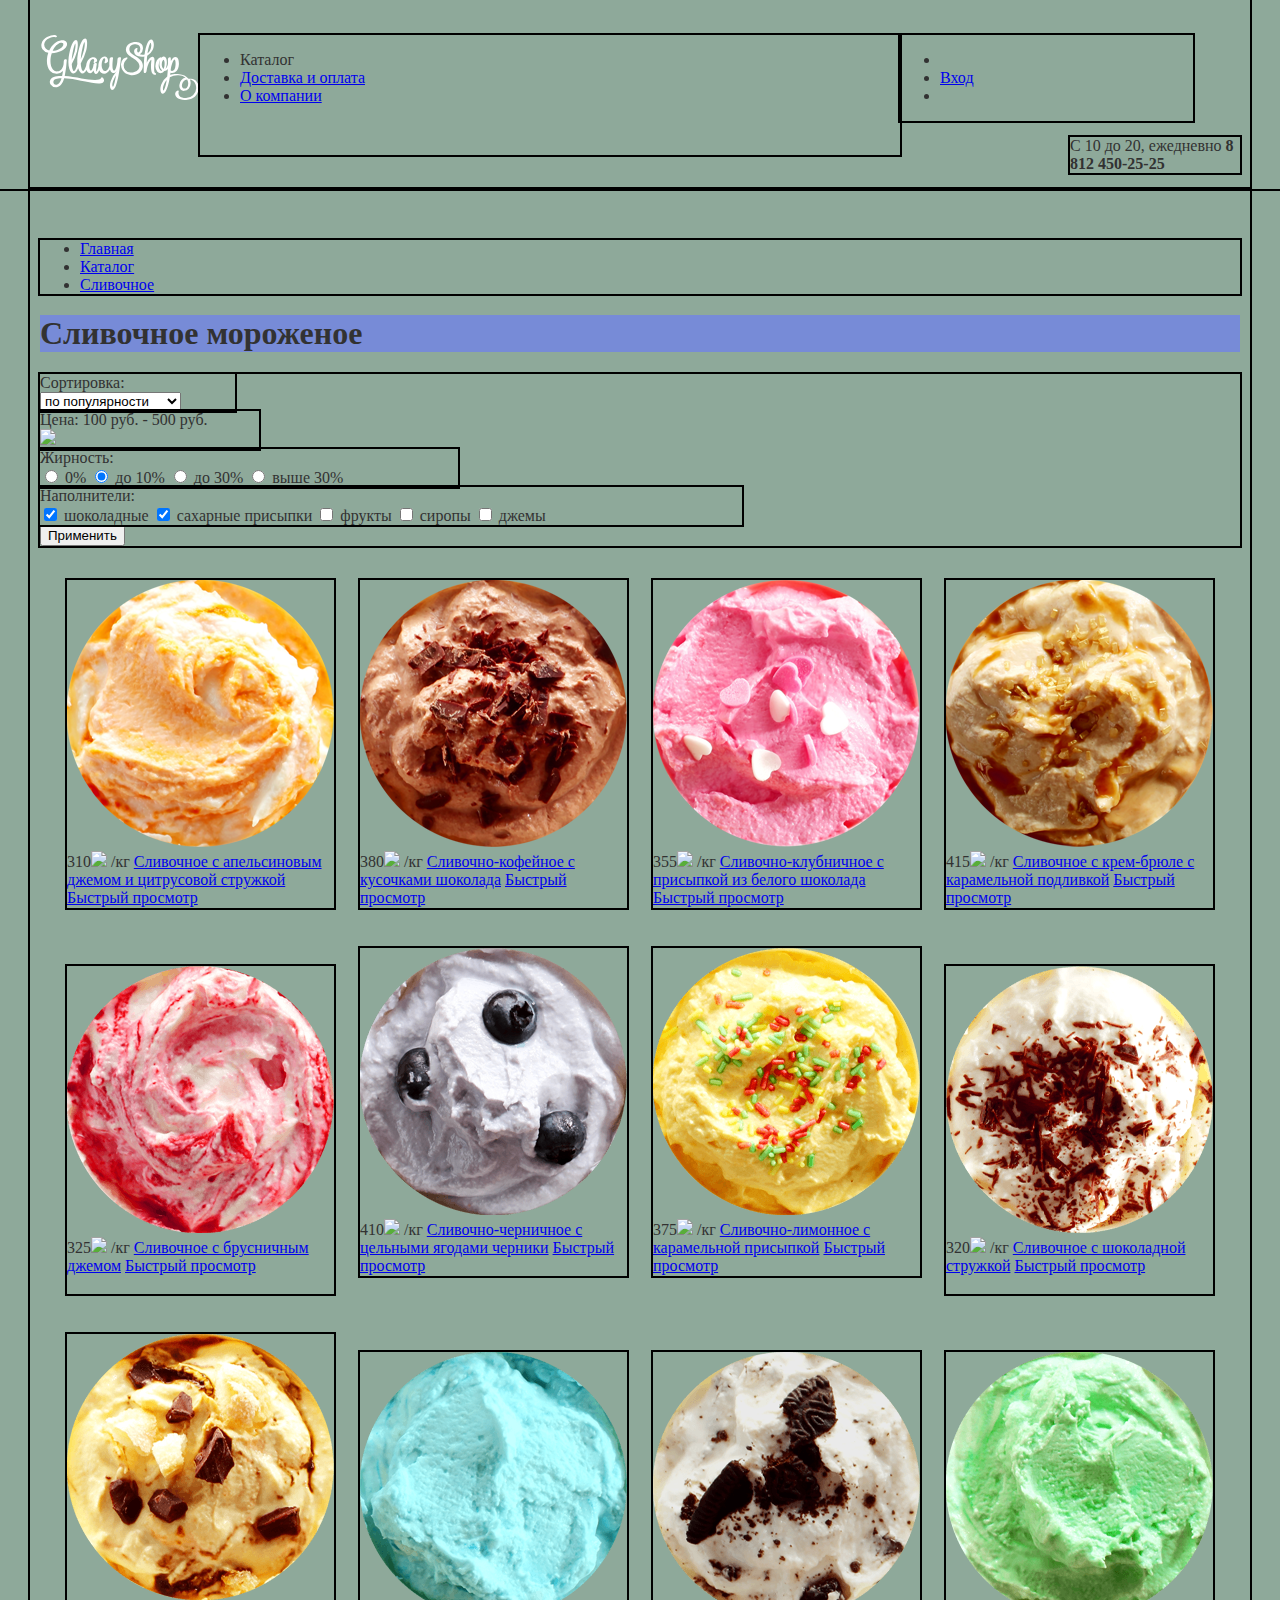
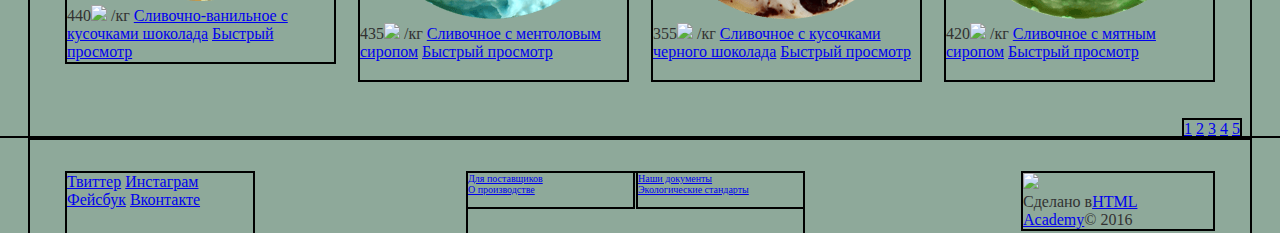
==== catalog.html @ a97670ad "Попытка построения сетки" ====
<!DOCTYPE html>
<html lang="ru">
   <head>
	    <meta charset="utf-8">
	    <title>Каталог Глейси</title>
      <link rel="stylesheet" type="text/css" href="css/style.css">
  </head>
  <body>
  <header class="main-header">
  		<div class="container clearfix">
      <div class="logo">
        <a href="index.html">
        <img src="img/logotip.svg" width="160" height="65">
        </a>
      </div>
  			<nav class="main-navigation">
  				<ul>
  					<li>
  						<span class="catalog">Каталог</span>
  						<ul class="navigation-submenu">
  							<li>
  								<a class="new" href="#">Новинки</a>
  							</li>
  							<li>
  								<a href="#">Сливочное</a>
  							</li>
  							<li>
  								<a href="#">Щербеты</a>
  							</li>
  							<li>
  								<a href="#">Фруктовый лед</a>
  							</li>
  							<li>
  								<a href="#">Мелорин</a>
  							</li>
  						</ul>
  					</li>
  					<li>
  						<a href="#">Доставка и оплата</a>
  					</li>
  					<li>
  						<a href="#">О компании</a>
  					</li>
  				</ul>
  			</nav>
  			<div class="user-block">
          <ul>
            <li>
              <a class="search" href="#"></a>
              <div class="inside-search">
                <input type="text" name="search" placeholder="Что ищем?">  
              </div>
            </li>
            <li>  
              <a class="login" href="#">Вход</a>
              <div class="inside-login">
                <form action="/" method="post">
                  <input type="text" name="login" placeholder="Электронная почта">
                  <input type="password" name="password" placeholder="Пароль">
                  <input type="submit" name="entry" value="Войти">
                  <a class="forgot-password" href="#">Забыли пароль?</a>
                  <a class="new-registration" href="#">Новая регистрация</a>
                </form>
              </div>
            </li>
            <li>
              <a class="cart" href="#"></a>
              <div class="inside-cart">
                <table>
                  <caption>Итого: 750 руб.</caption>
                  <tr>
                    <td>
                      <img src="http://placehold.it/15x15">
                    </td>
                    <td>
                      <img src="http://placehold.it/15x15">
                    </td>
                    <td>
                      Пломбир с апельсиновым джемом
                    </td>
                    <td>
                      1,5 кг x 200 руб
                    </td>
                    <td>
                      300 руб.
                    </td>
                  </tr>
                  <tr>
                    <td>
                      <img src="http://placehold.it/15x15">
                    </td>
                    <td>
                      <img src="http://placehold.it/15x15">
                    </td>
                    <td>
                      Клубничный пломбир с присыпкой из белого шоколада
                    </td>
                    <td>
                      1,5 кг x 300 руб
                    </td>
                    <td>
                      450 руб.
                    </td>
                  </tr>
                </table>
                <a class="cart-btn" href="#">Оформить заказ</a>
              </div>
            </li>
          </ul>  
        </div>
        <p class="header-schedule">С 10 до 20, ежедневно
        <b class="header-phone">8 812 450-25-25</b></p>
      </div>
  	</header>
  	<main class="container clearfix">
  		<ul class="breadcrumbs">
  			<li>
  				<a href="#">Главная</a>
  			</li>
  			<li>
  				<a href="#">Каталог</a>
  			</li>
  			<li>
  				<a href="#">Сливочное</a>
  			</li>
  		</ul>
  		<h1 class="catalog-title">Сливочное мороженое</h1>
  		<div class="filter">
  			<form action="/" method="post">
  				<div class="sorting">
	  				Сортировка:</br>
	  				<select size="1">
	  					<option value="popularity">по популярности</option>
	  					<option value="not-expensive">сначала недорогие</option>
	  					<option value="expensive">сначала дорогие</option>
	  					<option value="fatness">по жирности</option>
	  				</select>
  				</div>
  				<div class="price-regulation">
  					Цена: 100 руб. - 500 руб.</br>
  					<img src="http://placehold.it/150x25">
  				</div>
  				<div class="fatness">
  					Жирность:</br>
  					<label>
	  					<input type="radio" name="radio-fatness" value="zero-percent">
	  					0%
  					</label>
  					<label>
  						<input type="radio" name="radio-fatness" value="to-ten-percent" checked>
  						до 10%
  					</label>
  					<label>
  						<input type="radio" name="radio-fatness" value="to-thirty-percent">
  						до 30%
  					</label>
  					<label>
  						<input type="radio" name="radio-fatness" value="after-thirty-percent">
  						выше 30%
  					</label>
  				</div>
  				<div class="filler">
  					Наполнители:</br>
  					<input type="checkbox" name="chocolate" id="chocolate-check" checked>
  					<label for="chocolate-check">шоколадные</label>
  					<input type="checkbox" name="sugar" id="sugar-check" checked>
  					<label for="sugar-check">сахарные присыпки</label>
  					<input type="checkbox" name="fruit" id="fruit-check">
  					<label for="fruit-check">фрукты</label>
  					<input type="checkbox" name="syrup" id="syrup-check">
  					<label for="syrup-check">сиропы</label>
  					<input type="checkbox" name="jam" id="jam-check">
  					<label for="jam-check">джемы</label>
  				</div>
  				<input type="submit" name="btn" value="Применить">
  			</form>
  		</div>
  		<div class="product">
  			<img src="img/creamy-orange-jam.png" width="267" height="267">
  			<span class="product-price">310<img src="http://placehold.it/15x15"> /кг</span>
  			<a class="creamy-orange-jam" href="#">Сливочное с апельсиновым джемом и цитрусовой стружкой</a>
        <a class="quick-view" href="#">Быстрый просмотр</a>
  		</div>
  		<div class="product">
  			<img src="img/creamy-cofee.png" width="267" height="267">
  			<span class="product-price">380<img src="http://placehold.it/15x15"> /кг</span>
  			<a class="creamy-cofee" href="#">Сливочно-кофейное с кусочками шоколада</a>
        <a class="quick-view" href="#">Быстрый просмотр</a>
  		</div>
  		<div class="product">
  			<img src="img/creamy-strawberry.png" width="267" height="267">
  			<span class="product-price">355<img src="http://placehold.it/15x15"> /кг</span>
  			<a class="creamy-strawberry" href="#">Сливочно-клубничное с присыпкой из белого шоколада</a>
        <a class="quick-view" href="#">Быстрый просмотр</a>
  		</div>
  		<div class="product">
  			<img src="img/creme-brulee.png" width="267" height="267">
  			<span class="product-price">415<img src="http://placehold.it/15x15"> /кг</span>
  			<a class="creme-brulee" href="#">Сливочное с крем-брюле с карамельной подливкой</a>
        <a class="quick-view" href="#">Быстрый просмотр</a>
  		</div>
  		<div class="product">
  			<img src="img/lingonberry-jam.png" width="267" height="267">
  			<span class="product-price">325<img src="http://placehold.it/15x15"> /кг</span>
  			<a class="lingonberry-jam" href="#">Сливочное с брусничным джемом</a>
        <a class="quick-view" href="#">Быстрый просмотр</a>
  		</div>
  		<div class="product">
  			<img src="img/creamy-blueberry.png" width="267" height="267">
  			<span class="product-price">410<img src="http://placehold.it/15x15"> /кг</span>
  			<a class="creamy-blueberry" href="#">Сливочно-черничное с цельными ягодами черники</a>
        <a class="quick-view" href="#">Быстрый просмотр</a>
  		</div>
  		<div class="product">
  			<img src="img/creamy-lemon.png" width="267" height="267">
  			<span class="product-price">375<img src="http://placehold.it/15x15"> /кг</span>
  			<a class="creamy-lemon" href="#">Сливочно-лимонное с карамельной присыпкой</a>
        <a class="quick-view" href="#">Быстрый просмотр</a>
  		</div>
  		<div class="product">
  			<img src="img/chocolate-chips.png" width="267" height="267">
  			<span class="product-price">320<img src="http://placehold.it/15x15"> /кг</span>
  			<a class="chocolate-chips" href="#">Сливочное с шоколадной стружкой</a>
        <a class="quick-view" href="#">Быстрый просмотр</a>
  		</div>
  		<div class="product">
  			<img src="img/creamy-vanila.png" width="267" height="267">
  			<span class="product-price">440<img src="http://placehold.it/15x15"> /кг</span>
  			<a class="creamy-vanila" href="#">Сливочно-ванильное с кусочками шоколада</a>
        <a class="quick-view" href="#">Быстрый просмотр</a>
  		</div>
  		<div class="product">
  			<img src="img/creamy-menthol.png" width="267" height="267">
  			<span class="product-price">435<img src="http://placehold.it/15x15"> /кг</span>
  			<a class="creamy-menthol" href="#">Сливочное с ментоловым сиропом</a>
        <a class="quick-view" href="#">Быстрый просмотр</a>
  		</div>
  		<div class="product">
  			<img src="img/creamy-black-chocolate.png" width="267" height="267">
  			<span class="product-price">355<img src="http://placehold.it/15x15"> /кг</span>
  			<a class="creamy-black-chocolate" href="#">Сливочное с кусочками черного шоколада</a>
        <a class="quick-view" href="#">Быстрый просмотр</a>
  		</div>
  		<div class="product">
  			<img src="img/creamy-mint.png" width="267" height="267">
  			<span class="product-price">420<img src="http://placehold.it/15x15"> /кг</span>
  			<a class="creamy-mint" href="#">Сливочное с мятным сиропом</a>
        <a class="quick-view" href="#">Быстрый просмотр</a>
  		</div>
  		<div class="paginator">
  			<a class="prew" href="#"></a>
  			<a href="#">1</a>
  			<a href="#">2</a>
  			<a href="#">3</a>
  			<a href="#">4</a>
  			<a href="#">5</a>
  			<a class="next" href="#"></a>
  		</div>
  	</main>
  	<footer class="main-footer">
      <div class="container clearfix">
        <section class="footer-social">
          <a class="social-btn social-btn-twitter" href="#">Твиттер</a>
          <a class="social-btn social-btn-instagram" href="#">Инстаграм</a>
          <a class="social-btn social-btn-facebook" href="#">Фейсбук</a>
          <a class="social-btn social-btn-vk" href="#">Вконтакте</a>
        </section>
        <section class="social-info">
          <div class="left-social-info">
            <a class="for-deliveries" href="#">Для поставщиков</a></br>
            <a href="#">О производстве</a>
          </div>
          <div class="right-social-info">
            <a href="#">Наши документы</a></br>
            <a href="#">Экологические стандарты</a>
          </div>
        </section>
        <section class="made-in">
          <div class="footer-logo"><img src="http://placehold.it/25x25"></div>
          <span class="made-in-link">Сделано в<a href="#">HTML Academy</a>© 2016</span>
        </section>
      </div>
    </footer>
  </body>
</html>
---- css/style.css ----
﻿body{
	font-size: 0;
	color: #323232;
	font-weight: normal;
	font-family: "Roboto";
	background-color: #8ea99a;
	margin: 0;
	padding: 0;
}
.banner-title{
	font-size: 35px;
	line-height: 41px;
	color: #ffffff;
	font-weight: bold;
	font-family: "Roboto Bold";
}
.feature-title{
	font-size: 24px;
	line-height: 30px;
	color: #323232;
	font-weight: normal;
	font-family: "Roboto Medium";
}

.clearfix{
	content: "";
	display: table;
	clear: both;
}

.logo{
	float: left;
	width: 160px;
}

.container{
	font-size: 16px;
	width: 1200px;
	margin: 0 auto;
	padding: 0 10px;
	padding-top: 35px;
	outline: 2px solid black;
}

.main-header{
	outline: 2px solid black;
}

.main-navigation{
	float: left;
	width: 700px;
	outline: 2px solid black;
	min-height: 120px;
}

.header-schedule{
	float: right;
	width: 170px;
	outline: 2px solid black;
}

.user-block{
	float: left;
	width: 293px;
	outline: 2px solid black;
}

.navigation-submenu{
	display: none;
}
/*
li:hover .navigation-submenu{
	display: block;
}
*/
.inside-search{
	display: none;
}
/*
li:hover .inside-search{
	display: block;
}
*/
.inside-login{
	display: none;
}
/*
li:hover .inside-login{
	display: block;
}
*/
.inside-cart{
	display: none;
}
/*
li:hover .inside-cart{
	display: block;
}
*/
.slider{
	outline: 2px solid black;
	height: 565px;
	width: 100%;
	position: relative;
}

.caption{
	font-size: 60px;
	line-height: 60px;
	color: white;
	text-align: center;
	margin-bottom: 35px;
	position: absolute;
	top: 250px;
}

.let-two{
	width: 280px;
	height: 65px;
	background: #f06441;
	text-align: center;
	line-height: 44px;
	border-radius: 25px;
	font-size: 32px;
	color: white;
	text-decoration: none;
	position: absolute;
	display: block;
	top: 457px;
	left: 192px;
}

.left-banner{
	width: 560px;
	height: 230px;
	outline: 2px solid black;
	float: left;
	margin-right: 26px;
	margin-left: 27px;
	margin-bottom: 40px;
}

.right-banner{
	width: 560px;
	height: 230px;
	outline: 2px solid black;
	float: left;
	margin-bottom: 40px;
}

.product{
	display: inline-block;
	width: 267px;
	height: 328px;
	outline: 2px solid black;
	margin-right: 26px;
	margin-bottom: 40px;
}

.product:nth-child(4n){
	margin-left: 27px;
}

.feature{
	width: 1146px;
	height: 248px;
	outline: 2px solid black;
	margin: 0 auto;
	margin-bottom: 40px;
	padding: 30px 20px;
}

.feature-discription{
	width: 540px;
	height: 85px;
	display: inline-block;
	outline: 2px solid black;
	margin-right: 26px;
}

.news{
	width: 560px;
	height: 220px;
	outline: 2px solid black;
	float: left;
	margin-right: 26px;
	margin-left: 27px;
	margin-bottom: 40px;
}

.distribution{
	width: 560px;
	height: 220px;
	outline: 2px solid black;
	float: left;
	margin-bottom: 40px;
}

.contact{
	display: none;
}

.contact-form{
	display: none;
}

.map{
	width: 100%;
	height: 430px;
	background: #fcfcfc;
	outline: 2px solid black;
}

.main-footer{
	outline: 2px solid black;
}

.footer-social{
	float: left;
	width: 186px;
	margin-left: 27px;
	margin-right: 215px;
	min-height: 60px;
	outline: 2px solid black;
}

.social-info{
	float: left;
	width: 335px;
	min-height: 60px;
	font-size: 10px;
	outline: 2px solid black;
}

.left-social-info{
	width: 165px;
	min-height: 34px;
	float: left;
	outline: 2px solid black;
}

.right-social-info{
	width: 165px;
	min-height: 34px;
	float: right;
	outline: 2px solid black;
}

.made-in{
	width: 190px;
	outline: 2px solid black;
	float: right;
	margin-right: 27px; 
}

.breadcrumbs{
	outline: 2px solid black;
}

.catalog-title{
	background: #778bd7;
}
.filter{
	outline: 2px solid black;
	margin-bottom: 34px;
}

.sorting{
	width: 195px;
	outline: 2px solid black;
}

.price-regulation{
	width: 219px;
	outline: 2px solid black;
}

.fatness{
	width: 418px;
	outline: 2px solid black;
}

.filler{
	width: 702px;
	outline: 2px solid black;
}

.paginator{
	float: right;
	outline: 2px solid black;
}
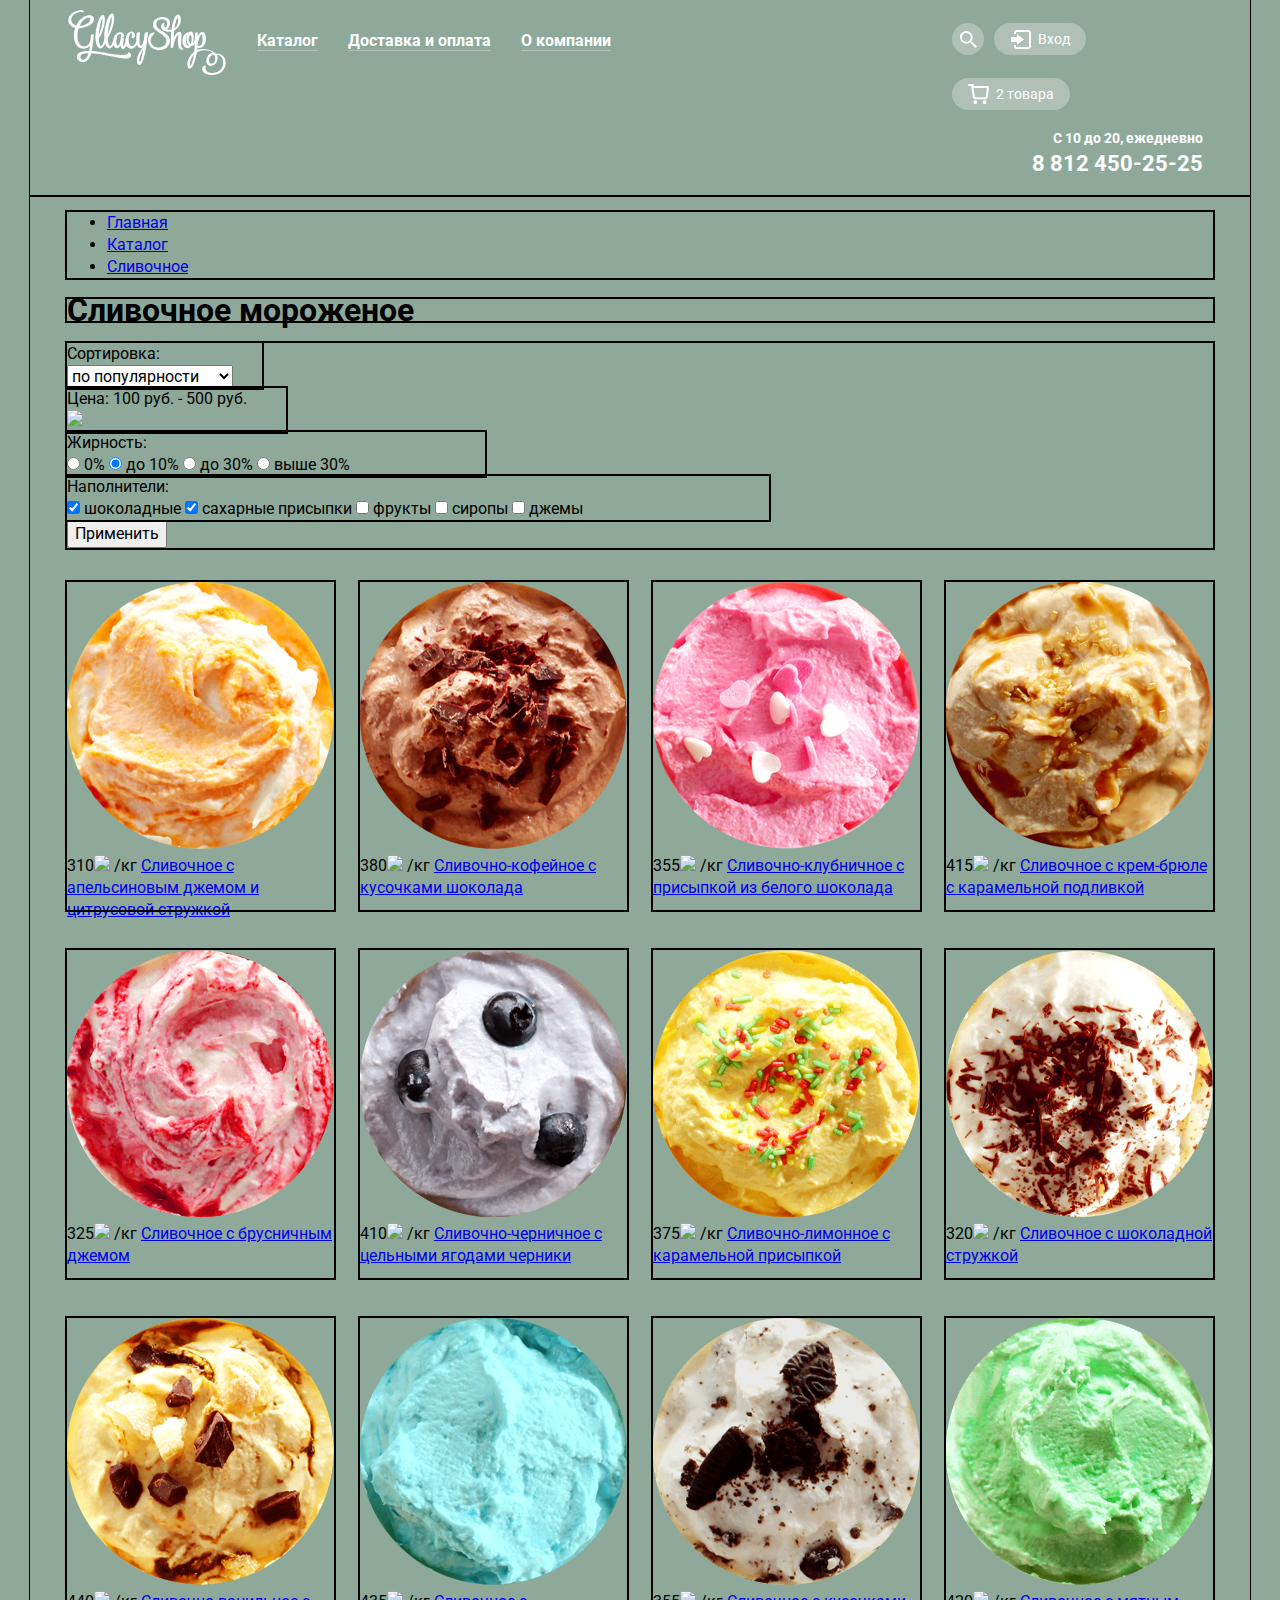
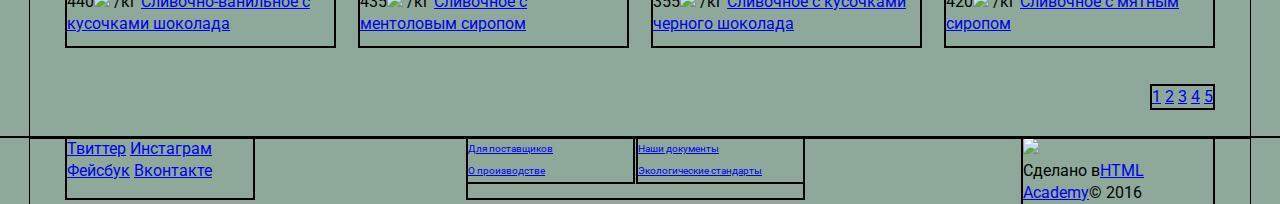
==== commit 8abec0ee: "Хедер" ====
--- a/catalog.html
+++ b/catalog.html
@@ -3,20 +3,22 @@
    <head>
 	    <meta charset="utf-8">
 	    <title>Каталог Глейси</title>
-      <link rel="stylesheet" type="text/css" href="css/style.css">
+	    <link href="https://fonts.googleapis.com/css?family=Roboto:400,700&subset=cyrillic" rel="stylesheet">
+	    <link rel="stylesheet" type="text/css" href="css/normalize.css">
+      	<link rel="stylesheet" type="text/css" href="css/style.css">
   </head>
   <body>
   <header class="main-header">
   		<div class="container clearfix">
       <div class="logo">
         <a href="index.html">
-        <img src="img/logotip.svg" width="160" height="65">
+        <img src="img/11logotip.svg" width="160" height="65">
         </a>
       </div>
   			<nav class="main-navigation">
-  				<ul>
+  				<ul class="main-menu">
   					<li>
-  						<span class="catalog">Каталог</span>
+  						<a href="catalog.html" class="catalog">Каталог</a>
   						<ul class="navigation-submenu">
   							<li>
   								<a class="new" href="#">Новинки</a>
@@ -64,7 +66,7 @@
               </div>
             </li>
             <li>
-              <a class="cart" href="#"></a>
+              <a class="full-cart" href="#">2 товара</a>
               <div class="inside-cart">
                 <table>
                   <caption>Итого: 750 руб.</caption>
@@ -106,10 +108,12 @@
                 <a class="cart-btn" href="#">Оформить заказ</a>
               </div>
             </li>
+          </ul>
+          <ul class="schedule">
+            <li class="schedule-hours">С 10 до 20, ежедневно</li>
+            <li class="schedule-phone">8 812 450-25-25</li>
           </ul>  
         </div>
-        <p class="header-schedule">С 10 до 20, ежедневно
-        <b class="header-phone">8 812 450-25-25</b></p>
       </div>
   	</header>
   	<main class="container clearfix">
--- a/css/style.css
+++ b/css/style.css
@@ -1,10 +1,11 @@
 ﻿body{
-	font-size: 0;
-	color: #323232;
+	min-width: 1200px;
 	font-weight: normal;
-	font-family: "Roboto";
+	font-size: 16px;
+	line-height: 22px;
+	font-family: "Roboto", "Arial", sans-serif;
 	background-color: #8ea99a;
-	margin: 0;
+	margin: 0 auto;
 	padding: 0;
 }
 .banner-title{
@@ -30,7 +31,9 @@
 
 .logo{
 	float: left;
+	padding-top: 10px;
 	width: 160px;
+	margin-left: 27px;
 }
 
 .container{
@@ -38,49 +41,259 @@
 	width: 1200px;
 	margin: 0 auto;
 	padding: 0 10px;
-	padding-top: 35px;
-	outline: 2px solid black;
+	outline: 1px solid black;
 }
 
 .main-header{
-	outline: 2px solid black;
+	color: #ffffff;
 }
 
 .main-navigation{
 	float: left;
 	width: 700px;
-	outline: 2px solid black;
 	min-height: 120px;
 }
 
-.header-schedule{
+.main-menu{
+	margin: 0;
+	padding: 0;
+	list-style: none;
+	font-size: 0;
+}
+
+.main-menu > li{
+	display: inline-block;
+	vertical-align: top;
+	position: relative;
+}
+
+
+.main-menu a{
+	display: block;
+	margin-top: 32px;
+	margin-left: 30px;
+	color: inherit;
+	font-size: 16px;
+	line-height: 18px;
+	font-weight: bold;
+	text-decoration: none;
+	border-bottom: 1px solid rgba(230,230,235,.4);
+}
+
+.main-menu a:hover{
+	padding: 9px 14px;
+	margin-top: 20px;
+	color: #333333;
+	background: #f7f6f3;
+	border-radius: 25px;
+}
+
+.main-menu > a:active{
+	box-shadow: inset 0 3px 2px 1px rgba(0,0,5,.4);
+}
+
+.main-menu .catalog{
+	display: block;
+	color: #ffffff;
+	border-bottom: 1px solid rgba(230,230,235,.4);
+}
+
+.navigation-submenu{
+	display: none;
+}
+
+.main-menu .navigation-submenu{
+  	position: absolute;
+	width: 144px;
+	margin: 0;
+	padding: 0;
+	list-style: none;
+	background: #f8f7f4;
+	box-shadow: 0 20px 20px 0 rgba(0,0,0,.4);
+	display: none;
+}
+
+.main-menu li:hover .navigation-submenu{
+  	display: block;
+  	border-radius: 10px;
+  	margin-left: 10px;
+  	padding-top: 7px;
+  	padding-bottom: 7px;
+  	z-index: 10;
+}
+
+.navigation-submenu a{
+  	color: black;
+  	font-size: 14px;
+  	line-height: 16px;
+  	font-weight: normal;
+  	padding: 6px 8px;
+  	padding-left: 22px;
+  	margin: 0;
+}
+
+.navigation-submenu a:hover{
+  	padding: 6px 8px;
+  	padding-left: 22px;
+  	margin: 0;
+  	border-radius: 0;  	
+  	background: #fbded7;
+}
+
+.navigation-submenu a:active{
+	background: #f6b5a5;
+}
+
+.navigation-submenu .new{
+	font-weight: bold;
+	padding-bottom: 14px;
+	border-bottom: 1px solid rgba(53,53,53,.2);
+}
+
+.navigation-submenu .new:hover{
+	padding-bottom: 14px;
+}
+
+.user-block{
 	float: right;
-	width: 170px;
-	outline: 2px solid black;
-}
-
-.user-block{
-	float: left;
-	width: 293px;
-	outline: 2px solid black;
-}
-
-.navigation-submenu{
-	display: none;
-}
-/*
-li:hover .navigation-submenu{
+	width: 261px;
+	padding: 0;
+	margin-right: 27px;
+}
+
+.user-block li{
+	display: inline-block;
+	vertical-align: top;
+	margin-right: 10px; 
+}
+
+.user-block li:nth-child(3){
+	margin-right: 0;
+}
+
+.user-block ul{
+	margin: 0;
+	padding: 0;
+	margin-bottom: 20px;
+	list-style: none;
+	font-size: 0;
+}
+
+.user-block a{
 	display: block;
-}
-*/
+	font-size: 14px;
+	line-height: 16px;
+	font-weight: normal;
+	text-decoration: none;
+	font-family: "Roboto", "Arial", "sans-serif";
+	margin-top: 23px;
+}
+
+.user-block .search{
+	width: 32px;
+	height: 32px;
+	border-radius: 50%;
+	background: #b0c0b7 url("../img/5search.svg") no-repeat 50% 50%;
+}
+
+.search:hover{
+	background: #f8f7f4 url("../img/black-search.svg") no-repeat 8px 8px;
+}
+
+.user-block .login{	
+	position: relative;
+	color: #ffffff;
+	padding: 8px 16px 8px 44px;
+	background: #b0c0b7;
+	border-radius: 25px;
+}
+
+.login:hover{
+	background: #f8f7f4;
+	color: black;
+}
+
+.login::before{
+	content: "";
+	position: absolute;
+	top: 5px;
+	left: 16px;
+	width: 22px;
+	height: 22px;
+	background: #b0c0b7 url("../img/6enter.svg") no-repeat 50% 50%;
+}
+
+.login:hover::before{
+	background: #f8f7f4 url("../img/black-enter.svg") no-repeat 50% 50%;
+}
+
+.user-block .cart{
+	position: relative;
+	color: #ffffff;
+	padding: 8px 34px 8px 44px;
+	background: #b0c0b7;
+	border-radius: 25px;
+	max-width: 117px;
+}
+
+.cart:hover{
+	background: #f8f7f4;
+	color: black;
+}
+
+.cart::before{
+	content: "";
+	position: absolute;
+	top: 7px;
+	left: 20px;
+	background: #b0c0b7 url("../img/7basket.svg") no-repeat;
+	color: #ffffff;
+	width: 22px;
+	height: 22px;
+}
+
+.cart:hover::before{
+	background: #f8f7f4 url("../img/black-basket.svg") no-repeat;
+}
+
+.user-block .full-cart{
+	position: relative;
+	padding: 8px 16px 8px 44px;
+	color: #ffffff;
+	background: #b0c0b7 url("../img/7basket.svg") no-repeat 16px 6px;
+	border-radius: 25px;
+}
+
+.full-cart:hover{
+	background: #f8f7f4;
+	color: black;
+}
+
+.schedule{
+	margin: 0;
+	padding: 0;
+	list-style: none;
+	text-align: right;
+}
+
+.schedule-hours{
+	padding-bottom: 4px;
+	font-size: 14px;
+	line-height: 16px;
+	font-weight: bold;
+}
+
+.schedule-phone{
+	font-size: 22px;
+	line-height: 24px;
+	font-weight: bold;
+	font-family: "Roboto";
+}
+
 .inside-search{
 	display: none;
 }
-/*
-li:hover .inside-search{
-	display: block;
-}
-*/
+
 .inside-login{
 	display: none;
 }
@@ -100,8 +313,10 @@
 .slider{
 	outline: 2px solid black;
 	height: 565px;
-	width: 100%;
+	width: 1146px;
 	position: relative;
+	margin-bottom: 40px;
+	margin-left: 27px;
 }
 
 .caption{
@@ -149,7 +364,7 @@
 }
 
 .product{
-	display: inline-block;
+	float: left;
 	width: 267px;
 	height: 328px;
 	outline: 2px solid black;
@@ -162,7 +377,7 @@
 }
 
 .feature{
-	width: 1146px;
+	width: 1106px;
 	height: 248px;
 	outline: 2px solid black;
 	margin: 0 auto;
@@ -175,7 +390,7 @@
 	height: 85px;
 	display: inline-block;
 	outline: 2px solid black;
-	margin-right: 26px;
+	margin-left: 6px;
 }
 
 .news{
@@ -206,9 +421,12 @@
 
 .map{
 	width: 100%;
-	height: 430px;
-	background: #fcfcfc;
-	outline: 2px solid black;
+	min-height: 430px;
+	overflow-x: hidden; 
+	background: #5f66ae;
+	outline: 2px solid black;
+	margin-left: auto;
+  	margin-right: auto;
 }
 
 .main-footer{
@@ -255,13 +473,19 @@
 
 .breadcrumbs{
 	outline: 2px solid black;
+	width: 1106px;
+	margin-left: 27px;
 }
 
 .catalog-title{
-	background: #778bd7;
+	outline: 2px solid black;
+	width: 1146px;
+	margin-left: 27px;
 }
 .filter{
 	outline: 2px solid black;
+	width: 1146px;
+	margin-left: 27px;
 	margin-bottom: 34px;
 }
 
@@ -288,4 +512,10 @@
 .paginator{
 	float: right;
 	outline: 2px solid black;
+	margin-right: 27px;
+	margin-bottom: 30px;
+}
+
+.quick-view{
+	display: none;
 }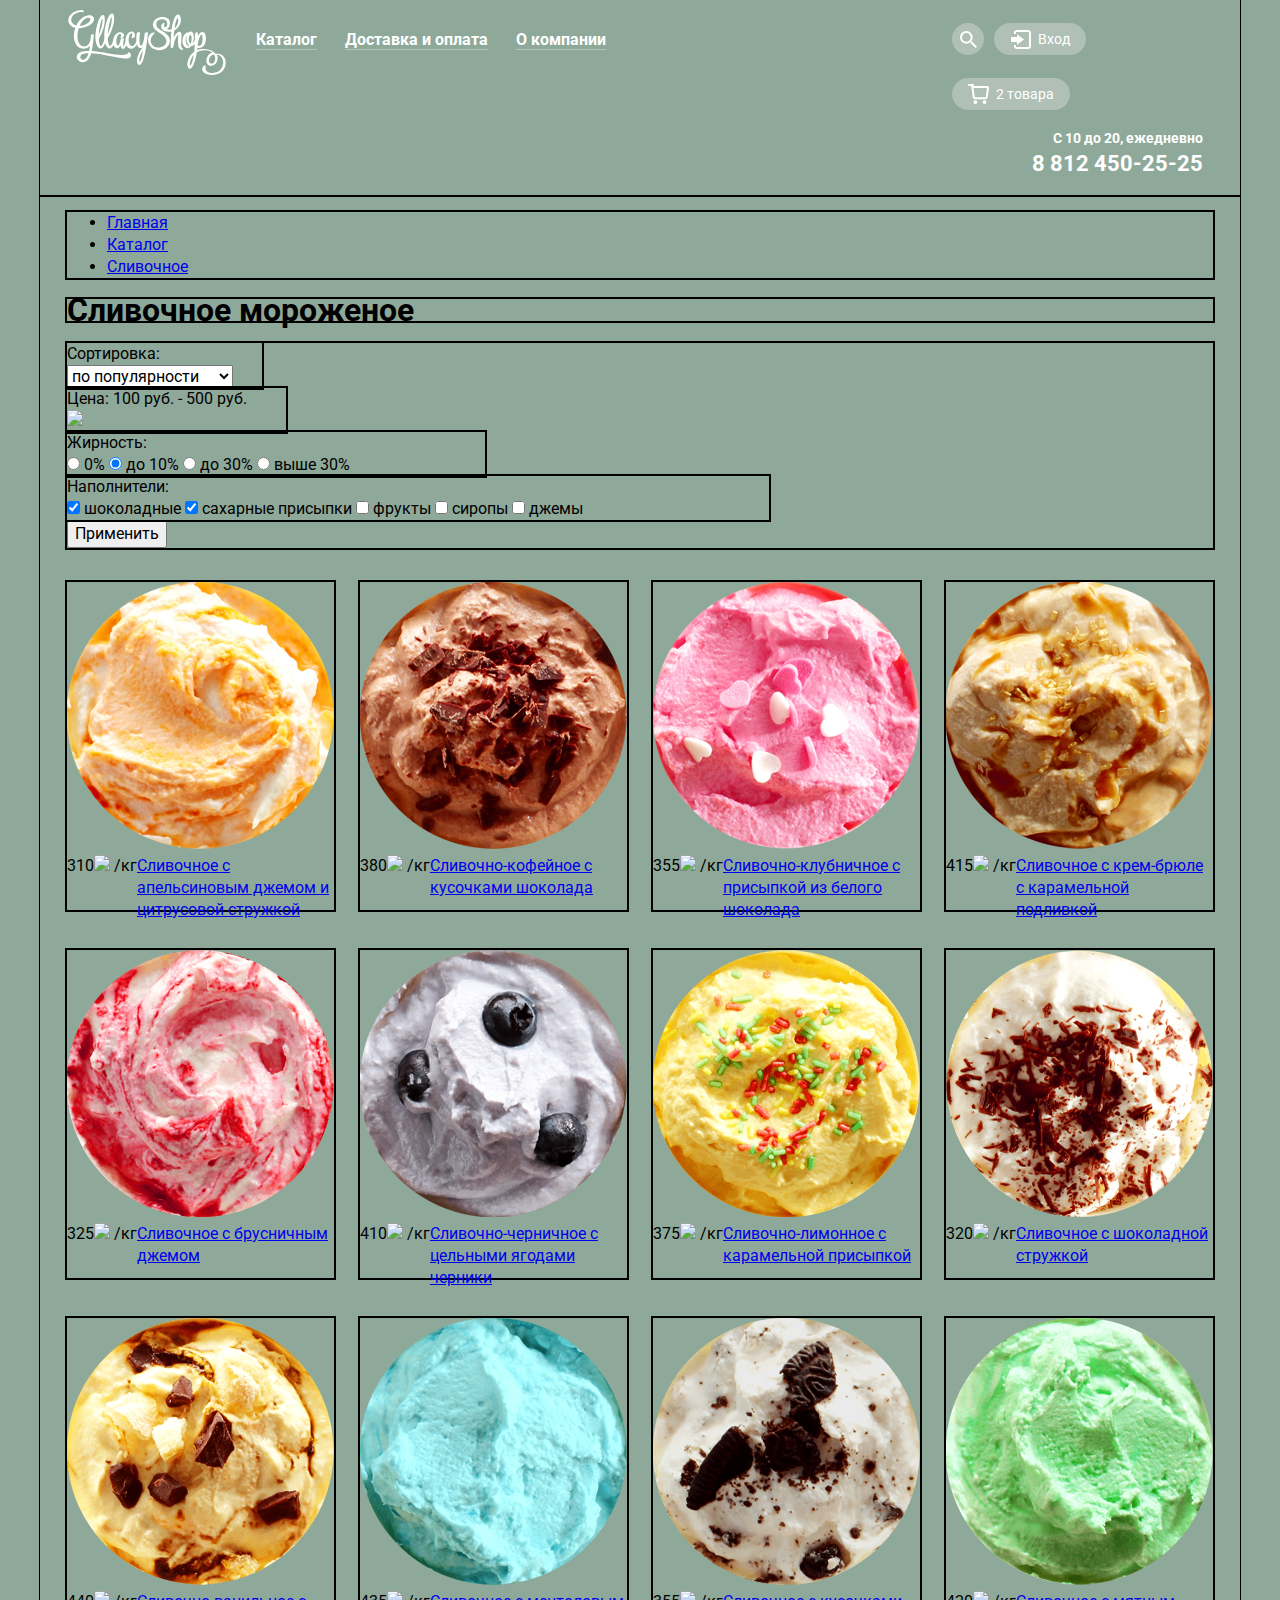
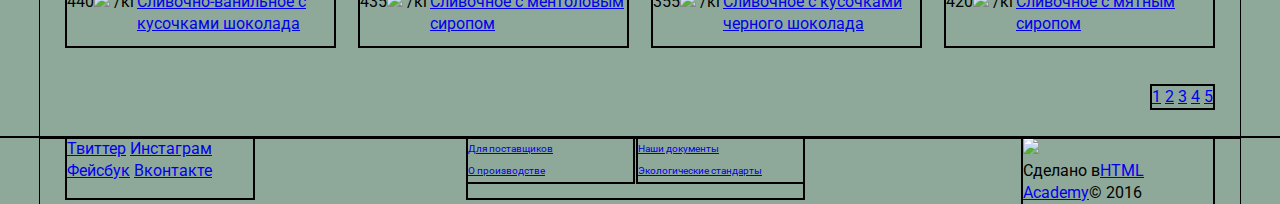
==== commit 13092f3b: "Сетка ВИН!" ====
--- a/catalog.html
+++ b/catalog.html
@@ -182,73 +182,73 @@
   		<div class="product">
   			<img src="img/creamy-orange-jam.png" width="267" height="267">
   			<span class="product-price">310<img src="http://placehold.it/15x15"> /кг</span>
-  			<a class="creamy-orange-jam" href="#">Сливочное с апельсиновым джемом и цитрусовой стружкой</a>
+  			<a class="link-ice" href="#">Сливочное с апельсиновым джемом и цитрусовой стружкой</a>
         <a class="quick-view" href="#">Быстрый просмотр</a>
   		</div>
   		<div class="product">
   			<img src="img/creamy-cofee.png" width="267" height="267">
   			<span class="product-price">380<img src="http://placehold.it/15x15"> /кг</span>
-  			<a class="creamy-cofee" href="#">Сливочно-кофейное с кусочками шоколада</a>
+  			<a class="link-ice" href="#">Сливочно-кофейное с кусочками шоколада</a>
         <a class="quick-view" href="#">Быстрый просмотр</a>
   		</div>
   		<div class="product">
   			<img src="img/creamy-strawberry.png" width="267" height="267">
   			<span class="product-price">355<img src="http://placehold.it/15x15"> /кг</span>
-  			<a class="creamy-strawberry" href="#">Сливочно-клубничное с присыпкой из белого шоколада</a>
+  			<a class="link-ice" href="#">Сливочно-клубничное с присыпкой из белого шоколада</a>
         <a class="quick-view" href="#">Быстрый просмотр</a>
   		</div>
   		<div class="product">
   			<img src="img/creme-brulee.png" width="267" height="267">
   			<span class="product-price">415<img src="http://placehold.it/15x15"> /кг</span>
-  			<a class="creme-brulee" href="#">Сливочное с крем-брюле с карамельной подливкой</a>
+  			<a class="link-ice" href="#">Сливочное с крем-брюле с карамельной подливкой</a>
         <a class="quick-view" href="#">Быстрый просмотр</a>
   		</div>
   		<div class="product">
   			<img src="img/lingonberry-jam.png" width="267" height="267">
   			<span class="product-price">325<img src="http://placehold.it/15x15"> /кг</span>
-  			<a class="lingonberry-jam" href="#">Сливочное с брусничным джемом</a>
+  			<a class="link-ice" href="#">Сливочное с брусничным джемом</a>
         <a class="quick-view" href="#">Быстрый просмотр</a>
   		</div>
   		<div class="product">
   			<img src="img/creamy-blueberry.png" width="267" height="267">
   			<span class="product-price">410<img src="http://placehold.it/15x15"> /кг</span>
-  			<a class="creamy-blueberry" href="#">Сливочно-черничное с цельными ягодами черники</a>
+  			<a class="link-ice" href="#">Сливочно-черничное с цельными ягодами черники</a>
         <a class="quick-view" href="#">Быстрый просмотр</a>
   		</div>
   		<div class="product">
   			<img src="img/creamy-lemon.png" width="267" height="267">
   			<span class="product-price">375<img src="http://placehold.it/15x15"> /кг</span>
-  			<a class="creamy-lemon" href="#">Сливочно-лимонное с карамельной присыпкой</a>
+  			<a class="link-ice" href="#">Сливочно-лимонное с карамельной присыпкой</a>
         <a class="quick-view" href="#">Быстрый просмотр</a>
   		</div>
   		<div class="product">
   			<img src="img/chocolate-chips.png" width="267" height="267">
   			<span class="product-price">320<img src="http://placehold.it/15x15"> /кг</span>
-  			<a class="chocolate-chips" href="#">Сливочное с шоколадной стружкой</a>
+  			<a class="link-ice" href="#">Сливочное с шоколадной стружкой</a>
         <a class="quick-view" href="#">Быстрый просмотр</a>
   		</div>
   		<div class="product">
   			<img src="img/creamy-vanila.png" width="267" height="267">
   			<span class="product-price">440<img src="http://placehold.it/15x15"> /кг</span>
-  			<a class="creamy-vanila" href="#">Сливочно-ванильное с кусочками шоколада</a>
+  			<a class="link-ice" href="#">Сливочно-ванильное с кусочками шоколада</a>
         <a class="quick-view" href="#">Быстрый просмотр</a>
   		</div>
   		<div class="product">
   			<img src="img/creamy-menthol.png" width="267" height="267">
   			<span class="product-price">435<img src="http://placehold.it/15x15"> /кг</span>
-  			<a class="creamy-menthol" href="#">Сливочное с ментоловым сиропом</a>
+  			<a class="link-ice" href="#">Сливочное с ментоловым сиропом</a>
         <a class="quick-view" href="#">Быстрый просмотр</a>
   		</div>
   		<div class="product">
   			<img src="img/creamy-black-chocolate.png" width="267" height="267">
   			<span class="product-price">355<img src="http://placehold.it/15x15"> /кг</span>
-  			<a class="creamy-black-chocolate" href="#">Сливочное с кусочками черного шоколада</a>
+  			<a class="link-ice" href="#">Сливочное с кусочками черного шоколада</a>
         <a class="quick-view" href="#">Быстрый просмотр</a>
   		</div>
   		<div class="product">
   			<img src="img/creamy-mint.png" width="267" height="267">
   			<span class="product-price">420<img src="http://placehold.it/15x15"> /кг</span>
-  			<a class="creamy-mint" href="#">Сливочное с мятным сиропом</a>
+  			<a class="link-ice" href="#">Сливочное с мятным сиропом</a>
         <a class="quick-view" href="#">Быстрый просмотр</a>
   		</div>
   		<div class="paginator">
--- a/css/style.css
+++ b/css/style.css
@@ -33,14 +33,13 @@
 	float: left;
 	padding-top: 10px;
 	width: 160px;
-	margin-left: 27px;
 }
 
 .container{
 	font-size: 16px;
-	width: 1200px;
+	width: 1146px;
 	margin: 0 auto;
-	padding: 0 10px;
+	padding: 0 27px;
 	outline: 1px solid black;
 }
 
@@ -57,6 +56,8 @@
 .main-menu{
 	margin: 0;
 	padding: 0;
+	padding-top: 22px;
+	padding-left: 15px; 
 	list-style: none;
 	font-size: 0;
 }
@@ -65,13 +66,12 @@
 	display: inline-block;
 	vertical-align: top;
 	position: relative;
+	padding: 9px 14px;
 }
 
 
 .main-menu a{
 	display: block;
-	margin-top: 32px;
-	margin-left: 30px;
 	color: inherit;
 	font-size: 16px;
 	line-height: 18px;
@@ -80,46 +80,37 @@
 	border-bottom: 1px solid rgba(230,230,235,.4);
 }
 
-.main-menu a:hover{
-	padding: 9px 14px;
-	margin-top: 20px;
+.main-menu li:hover{
 	color: #333333;
 	background: #f7f6f3;
 	border-radius: 25px;
 }
 
-.main-menu > a:active{
+.main-menu li:active{
 	box-shadow: inset 0 3px 2px 1px rgba(0,0,5,.4);
 }
 
-.main-menu .catalog{
-	display: block;
-	color: #ffffff;
-	border-bottom: 1px solid rgba(230,230,235,.4);
-}
-
-.navigation-submenu{
-	display: none;
-}
 
 .main-menu .navigation-submenu{
   	position: absolute;
 	width: 144px;
 	margin: 0;
 	padding: 0;
+	left: -7px;
+	top: 37px;
 	list-style: none;
 	background: #f8f7f4;
 	box-shadow: 0 20px 20px 0 rgba(0,0,0,.4);
 	display: none;
 }
 
-.main-menu li:hover .navigation-submenu{
+li:hover .navigation-submenu{
   	display: block;
   	border-radius: 10px;
-  	margin-left: 10px;
   	padding-top: 7px;
   	padding-bottom: 7px;
   	z-index: 10;
+  	border-top: 3px solid #8ea99a;
 }
 
 .navigation-submenu a{
@@ -158,7 +149,6 @@
 	float: right;
 	width: 261px;
 	padding: 0;
-	margin-right: 27px;
 }
 
 .user-block li{
@@ -316,7 +306,6 @@
 	width: 1146px;
 	position: relative;
 	margin-bottom: 40px;
-	margin-left: 27px;
 }
 
 .caption{
@@ -347,11 +336,10 @@
 
 .left-banner{
 	width: 560px;
-	height: 230px;
+	min-height: 230px;
 	outline: 2px solid black;
 	float: left;
 	margin-right: 26px;
-	margin-left: 27px;
 	margin-bottom: 40px;
 }
 
@@ -366,46 +354,50 @@
 .product{
 	float: left;
 	width: 267px;
-	height: 328px;
+	min-height: 328px;
+	position: relative;
 	outline: 2px solid black;
 	margin-right: 26px;
 	margin-bottom: 40px;
 }
 
-.product:nth-child(4n){
-	margin-left: 27px;
+.product:nth-child(4n+3){
+	margin-right: 0;
+}
+
+.link-ice{
+	position: absolute;
 }
 
 .feature{
 	width: 1106px;
 	height: 248px;
 	outline: 2px solid black;
-	margin: 0 auto;
 	margin-bottom: 40px;
 	padding: 30px 20px;
 }
 
 .feature-discription{
 	width: 540px;
-	height: 85px;
+	min-height: 85px;
 	display: inline-block;
+	vertical-align: top;
 	outline: 2px solid black;
 	margin-left: 6px;
 }
 
 .news{
 	width: 560px;
-	height: 220px;
+	min-height: 220px;
 	outline: 2px solid black;
 	float: left;
 	margin-right: 26px;
-	margin-left: 27px;
 	margin-bottom: 40px;
 }
 
 .distribution{
 	width: 560px;
-	height: 220px;
+	min-height: 220px;
 	outline: 2px solid black;
 	float: left;
 	margin-bottom: 40px;
@@ -436,7 +428,6 @@
 .footer-social{
 	float: left;
 	width: 186px;
-	margin-left: 27px;
 	margin-right: 215px;
 	min-height: 60px;
 	outline: 2px solid black;
@@ -468,24 +459,20 @@
 	width: 190px;
 	outline: 2px solid black;
 	float: right;
-	margin-right: 27px; 
 }
 
 .breadcrumbs{
 	outline: 2px solid black;
 	width: 1106px;
-	margin-left: 27px;
 }
 
 .catalog-title{
 	outline: 2px solid black;
 	width: 1146px;
-	margin-left: 27px;
 }
 .filter{
 	outline: 2px solid black;
 	width: 1146px;
-	margin-left: 27px;
 	margin-bottom: 34px;
 }
 
@@ -512,7 +499,6 @@
 .paginator{
 	float: right;
 	outline: 2px solid black;
-	margin-right: 27px;
 	margin-bottom: 30px;
 }
 
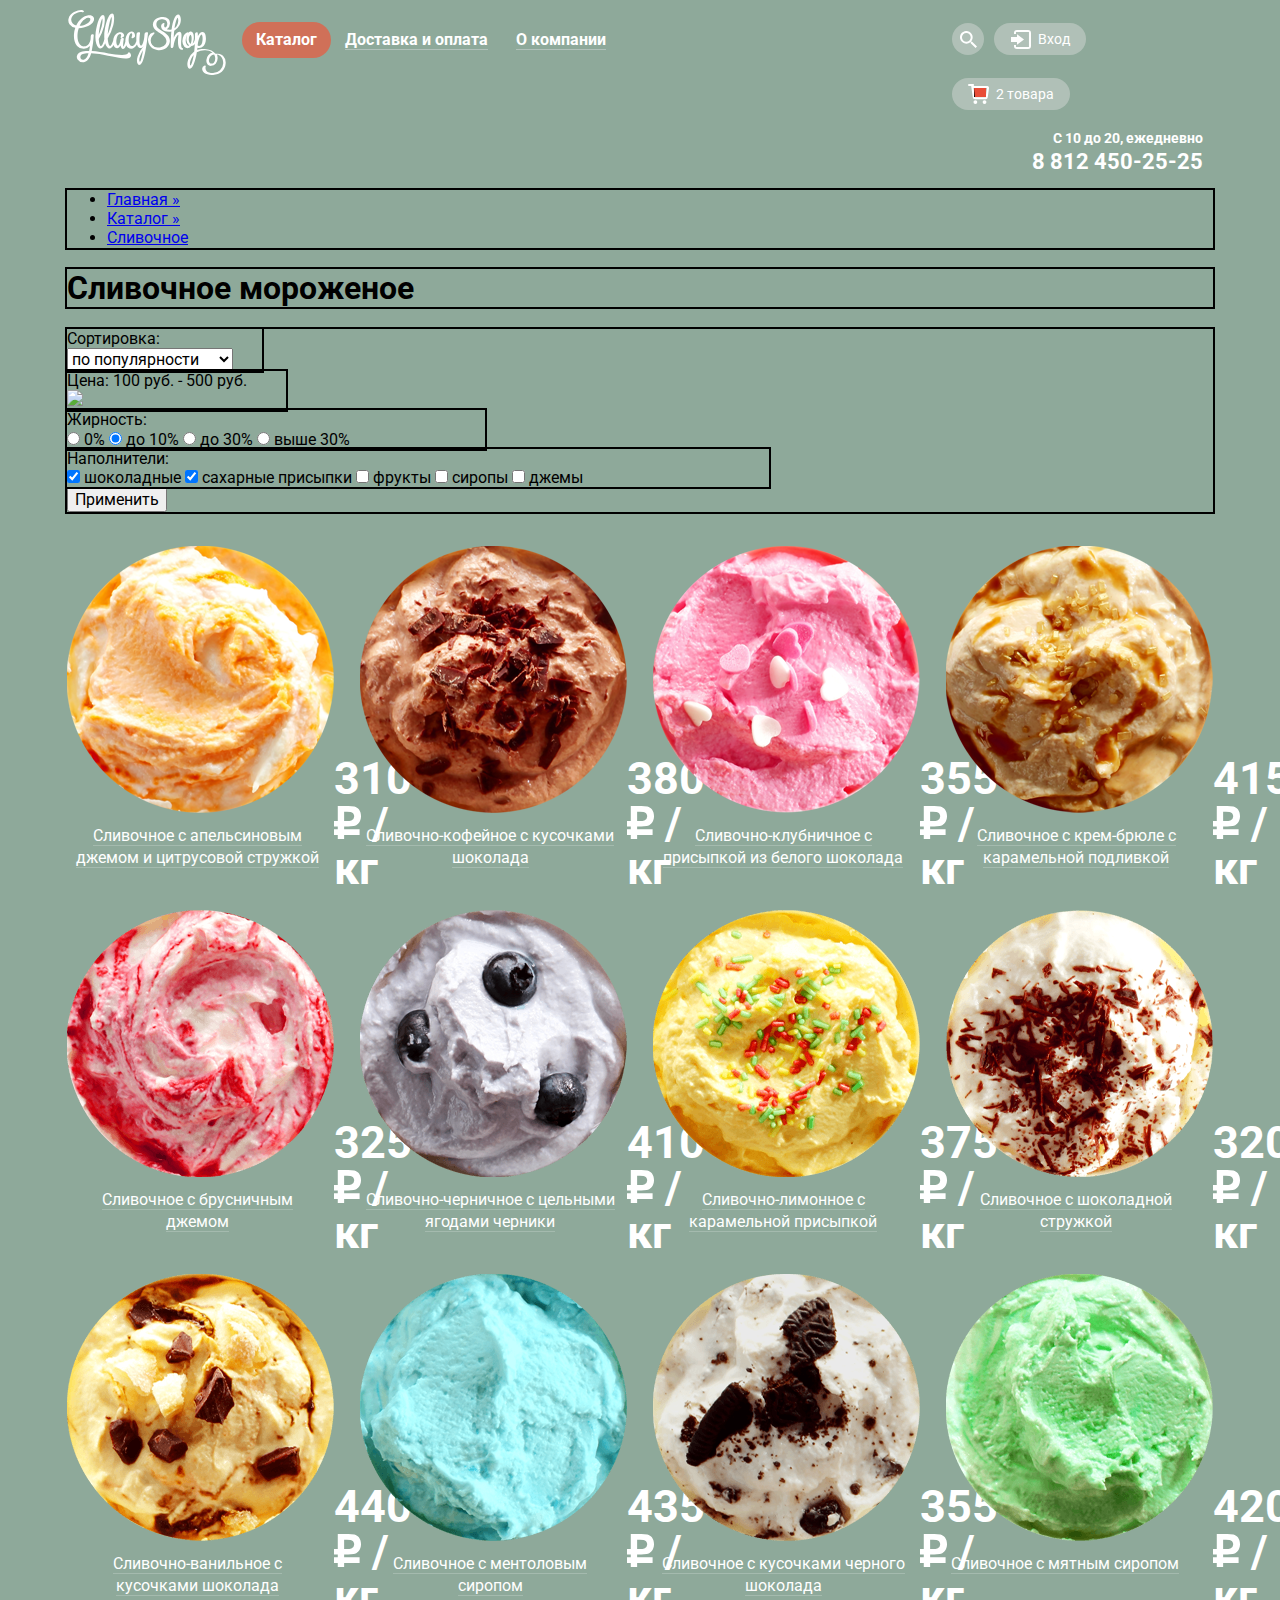
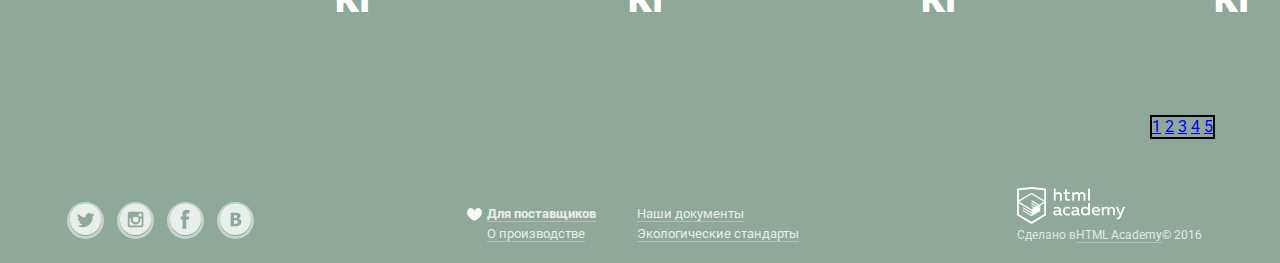
==== commit e709a36f: "tired" ====
--- a/catalog.html
+++ b/catalog.html
@@ -17,8 +17,8 @@
       </div>
   			<nav class="main-navigation">
   				<ul class="main-menu">
-  					<li>
-  						<a href="catalog.html" class="catalog">Каталог</a>
+  					<li class="shadow-link active-catalog">
+  						<a>Каталог</a>
   						<ul class="navigation-submenu">
   							<li>
   								<a class="new" href="#">Новинки</a>
@@ -38,74 +38,73 @@
   						</ul>
   					</li>
   					<li>
-  						<a href="#">Доставка и оплата</a>
+  						<a class="link-catalog" href="#">Доставка и оплата</a>
   					</li>
   					<li>
-  						<a href="#">О компании</a>
+  						<a class="link-catalog" href="#">О компании</a>
   					</li>
   				</ul>
   			</nav>
   			<div class="user-block">
-          <ul>
-            <li>
+          <ul class="user-menu">
+            <li class="search-container">
               <a class="search" href="#"></a>
               <div class="inside-search">
-                <input type="text" name="search" placeholder="Что ищем?">  
+              <form class="search-form" action="/" method="post">
+                <input type="search" name="search" placeholder="Что ищем?">  
               </div>
             </li>
-            <li>  
+            <li class="login-container">  
               <a class="login" href="#">Вход</a>
               <div class="inside-login">
-                <form action="/" method="post">
-                  <input type="text" name="login" placeholder="Электронная почта">
+                <form class="login-form clearfix" action="/" method="post">
+                  <input type="email" name="login" placeholder="Электронная почта">
                   <input type="password" name="password" placeholder="Пароль">
-                  <input type="submit" name="entry" value="Войти">
+                  <input class="btn entry-btn" type="submit" name="entry" value="Войти">
+                  <div class="login-help">
                   <a class="forgot-password" href="#">Забыли пароль?</a>
                   <a class="new-registration" href="#">Новая регистрация</a>
+                  </div>
                 </form>
               </div>
             </li>
-            <li>
-              <a class="full-cart" href="#">2 товара</a>
+            <li class="cart-container">
+              <a class="full-cart red" href="#">2 товара</a>
               <div class="inside-cart">
-                <table>
+                <table class="cart-product">
                   <caption>Итого: 750 руб.</caption>
                   <tr>
+                    <td class="cross"></td>
+                    <td class="litle-ice1"></td> 
+                    <td class="full-cart-discription">
+                      Пломбир с апельсиновым джемом
+                    </td>
                     <td>
-                      <img src="http://placehold.it/15x15">
-                    </td>
-                    <td>
-                      <img src="http://placehold.it/15x15">
-                    </td>
-                    <td>
-                      Пломбир с апельсиновым джемом
-                    </td>
-                    <td>
-                      1,5 кг x 200 руб
+                      1,5 кг x <span class="price-kg">200 руб</span>
                     </td>
                     <td>
                       300 руб.
                     </td>
                   </tr>
                   <tr>
+                    <td class="cross">
+                      
+                    </td>
+                    <td class="litle-ice2">
+                      
+                    </td>
+                    <td class="full-cart-discription">
+                      Клубничный пломбир с присыпкой из белого шоколада
+                    </td>
                     <td>
-                      <img src="http://placehold.it/15x15">
-                    </td>
-                    <td>
-                      <img src="http://placehold.it/15x15">
-                    </td>
-                    <td>
-                      Клубничный пломбир с присыпкой из белого шоколада
-                    </td>
-                    <td>
-                      1,5 кг x 300 руб
+                      1,5 кг x <span class="price-kg">300 руб</span>
                     </td>
                     <td>
                       450 руб.
                     </td>
                   </tr>
                 </table>
-                <a class="cart-btn" href="#">Оформить заказ</a>
+                <a class="cart-btn btn" href="#">Оформить заказ</a>
               </div>
             </li>
           </ul>
@@ -119,10 +118,10 @@
   	<main class="container clearfix">
   		<ul class="breadcrumbs">
   			<li>
-  				<a href="#">Главная</a>
+  				<a href="#">Главная »</a>
   			</li>
   			<li>
-  				<a href="#">Каталог</a>
+  				<a href="#">Каталог »</a>
   			</li>
   			<li>
   				<a href="#">Сливочное</a>
@@ -180,76 +179,124 @@
   			</form>
   		</div>
   		<div class="product">
-  			<img src="img/creamy-orange-jam.png" width="267" height="267">
-  			<span class="product-price">310<img src="http://placehold.it/15x15"> /кг</span>
-  			<a class="link-ice" href="#">Сливочное с апельсиновым джемом и цитрусовой стружкой</a>
-        <a class="quick-view" href="#">Быстрый просмотр</a>
-  		</div>
-  		<div class="product">
-  			<img src="img/creamy-cofee.png" width="267" height="267">
-  			<span class="product-price">380<img src="http://placehold.it/15x15"> /кг</span>
-  			<a class="link-ice" href="#">Сливочно-кофейное с кусочками шоколада</a>
-        <a class="quick-view" href="#">Быстрый просмотр</a>
-  		</div>
-  		<div class="product">
-  			<img src="img/creamy-strawberry.png" width="267" height="267">
-  			<span class="product-price">355<img src="http://placehold.it/15x15"> /кг</span>
-  			<a class="link-ice" href="#">Сливочно-клубничное с присыпкой из белого шоколада</a>
-        <a class="quick-view" href="#">Быстрый просмотр</a>
-  		</div>
-  		<div class="product">
-  			<img src="img/creme-brulee.png" width="267" height="267">
-  			<span class="product-price">415<img src="http://placehold.it/15x15"> /кг</span>
-  			<a class="link-ice" href="#">Сливочное с крем-брюле с карамельной подливкой</a>
-        <a class="quick-view" href="#">Быстрый просмотр</a>
-  		</div>
-  		<div class="product">
-  			<img src="img/lingonberry-jam.png" width="267" height="267">
-  			<span class="product-price">325<img src="http://placehold.it/15x15"> /кг</span>
-  			<a class="link-ice" href="#">Сливочное с брусничным джемом</a>
-        <a class="quick-view" href="#">Быстрый просмотр</a>
-  		</div>
-  		<div class="product">
-  			<img src="img/creamy-blueberry.png" width="267" height="267">
-  			<span class="product-price">410<img src="http://placehold.it/15x15"> /кг</span>
-  			<a class="link-ice" href="#">Сливочно-черничное с цельными ягодами черники</a>
-        <a class="quick-view" href="#">Быстрый просмотр</a>
-  		</div>
-  		<div class="product">
-  			<img src="img/creamy-lemon.png" width="267" height="267">
-  			<span class="product-price">375<img src="http://placehold.it/15x15"> /кг</span>
-  			<a class="link-ice" href="#">Сливочно-лимонное с карамельной присыпкой</a>
-        <a class="quick-view" href="#">Быстрый просмотр</a>
-  		</div>
-  		<div class="product">
-  			<img src="img/chocolate-chips.png" width="267" height="267">
-  			<span class="product-price">320<img src="http://placehold.it/15x15"> /кг</span>
-  			<a class="link-ice" href="#">Сливочное с шоколадной стружкой</a>
-        <a class="quick-view" href="#">Быстрый просмотр</a>
-  		</div>
-  		<div class="product">
-  			<img src="img/creamy-vanila.png" width="267" height="267">
-  			<span class="product-price">440<img src="http://placehold.it/15x15"> /кг</span>
-  			<a class="link-ice" href="#">Сливочно-ванильное с кусочками шоколада</a>
-        <a class="quick-view" href="#">Быстрый просмотр</a>
-  		</div>
-  		<div class="product">
-  			<img src="img/creamy-menthol.png" width="267" height="267">
-  			<span class="product-price">435<img src="http://placehold.it/15x15"> /кг</span>
-  			<a class="link-ice" href="#">Сливочное с ментоловым сиропом</a>
-        <a class="quick-view" href="#">Быстрый просмотр</a>
-  		</div>
-  		<div class="product">
-  			<img src="img/creamy-black-chocolate.png" width="267" height="267">
-  			<span class="product-price">355<img src="http://placehold.it/15x15"> /кг</span>
-  			<a class="link-ice" href="#">Сливочное с кусочками черного шоколада</a>
-        <a class="quick-view" href="#">Быстрый просмотр</a>
-  		</div>
-  		<div class="product">
-  			<img src="img/creamy-mint.png" width="267" height="267">
-  			<span class="product-price">420<img src="http://placehold.it/15x15"> /кг</span>
-  			<a class="link-ice" href="#">Сливочное с мятным сиропом</a>
-        <a class="quick-view" href="#">Быстрый просмотр</a>
+  			<div class="active">
+	  			<img src="img/creamy-orange-jam.png" class="product-picture" width="267" height="267">
+	  			<span class="product-price">310<img src="img/rub.svg" width="27" height="33"> /кг</span>
+	  			<h2 class="product-title">
+	  			<a class="link-ice" href="#">Сливочное с апельсиновым джемом и цитрусовой стружкой</a>
+	  			</h2>
+        		<a class="quick-view btn" href="#">Быстрый просмотр</a>
+        	</div>	
+  		</div>
+  		<div class="product">
+  			<div class="active">
+	  			<img src="img/creamy-cofee.png" class="product-picture" width="267" height="267">
+	  			<span class="product-price">380<img src="img/rub.svg" width="27" height="33"> /кг</span>
+	  			<h2 class="product-title">
+	  			<a class="link-ice" href="#">Сливочно-кофейное с кусочками шоколада</a>
+	  			</h2>
+        		<a class="quick-view btn" href="#">Быстрый просмотр</a>
+        	</div>	
+  		</div>
+  		<div class="product">
+  			<div class="active">
+	  			<img src="img/creamy-strawberry.png" class="product-picture" width="267" height="267">
+	  			<span class="product-price">355<img src="img/rub.svg" width="27" height="33"> /кг</span>
+	  			<h2 class="product-title">
+	  			<a class="link-ice" href="#">Сливочно-клубничное с присыпкой из белого шоколада</a>
+	  			</h2>
+	        	<a class="quick-view btn" href="#">Быстрый просмотр</a>
+	        </div>	
+  		</div>
+  		<div class="product">
+  			<div class="active">
+	  			<img src="img/creme-brulee.png" class="product-picture" width="267" height="267">
+	  			<span class="product-price">415<img src="img/rub.svg" width="27" height="33"> /кг</span>
+	  			<h2 class="product-title">
+	  			<a class="link-ice" href="#">Сливочное с крем-брюле с карамельной подливкой</a>
+	  			</h2>
+	        	<a class="quick-view btn" href="#">Быстрый просмотр</a>
+	        </div>	
+  		</div>
+  		<div class="product">
+  			<div class="active">
+	  			<img src="img/lingonberry-jam.png" class="product-picture" width="267" height="267">
+	  			<span class="product-price">325<img src="img/rub.svg" width="27" height="33"> /кг</span>
+	  			<h2 class="product-title">
+	  			<a class="link-ice" href="#">Сливочное с брусничным джемом</a>
+	  			</h2>
+	        	<a class="quick-view btn" href="#">Быстрый просмотр</a>
+	        </div>	
+  		</div>
+  		<div class="product">
+  			<div class="active">
+	  			<img src="img/creamy-blueberry.png" class="product-picture" width="267" height="267">
+	  			<span class="product-price">410<img src="img/rub.svg" width="27" height="33"> /кг</span>
+	  			<h2 class="product-title">
+	  			<a class="link-ice" href="#">Сливочно-черничное с цельными ягодами черники</a>
+	  			</h2>
+	        	<a class="quick-view btn" href="#">Быстрый просмотр</a>
+	        </div>
+  		</div>
+  		<div class="product">
+  			<div class="active">
+	  			<img src="img/creamy-lemon.png" class="product-picture" width="267" height="267">
+	  			<span class="product-price">375<img src="img/rub.svg" width="27" height="33"> /кг</span>
+	  			<h2 class="product-title">
+	  			<a class="link-ice" href="#">Сливочно-лимонное с карамельной присыпкой</a>
+	  			</h2>
+	        	<a class="quick-view btn" href="#">Быстрый просмотр</a>
+	        </div>	
+  		</div>
+  		<div class="product">
+  			<div class="active">
+	  			<img src="img/chocolate-chips.png" class="product-picture" width="267" height="267">
+	  			<span class="product-price">320<img src="img/rub.svg" width="27" height="33"> /кг</span>
+	  			<h2 class="product-title">
+	  			<a class="link-ice" href="#">Сливочное с шоколадной стружкой</a>
+	  			</h2>
+	        	<a class="quick-view btn" href="#">Быстрый просмотр</a>
+	        </div>	
+  		</div>
+  		<div class="product">
+  			<div class="active">
+	  			<img src="img/creamy-vanila.png" class="product-picture" width="267" height="267">
+	  			<span class="product-price">440<img src="img/rub.svg" width="27" height="33"> /кг</span>
+	  			<h2 class="product-title">
+	  			<a class="link-ice" href="#">Сливочно-ванильное с кусочками шоколада</a>
+	  			</h2>
+	        	<a class="quick-view btn" href="#">Быстрый просмотр</a>
+	        </div>	
+  		</div>
+  		<div class="product">
+  			<div class="active">
+	  			<img src="img/creamy-menthol.png" class="product-picture" width="267" height="267">
+	  			<span class="product-price">435<img src="img/rub.svg" width="27" height="33"> /кг</span>
+	  			<h2 class="product-title">
+	  			<a class="link-ice" href="#">Сливочное с ментоловым сиропом</a>
+	  			</h2>
+	        	<a class="quick-view btn" href="#">Быстрый просмотр</a>
+	        </div>	
+  		</div>
+  		<div class="product">
+  			<div class="active">
+	  			<img src="img/creamy-black-chocolate.png" class="product-picture" width="267" height="267">
+	  			<span class="product-price">355<img src="img/rub.svg" width="27" height="33"> /кг</span>
+	  			<h2 class="product-title">
+	  			<a class="link-ice" href="#">Сливочное с кусочками черного шоколада</a>
+	  			</h2>
+	        	<a class="quick-view btn" href="#">Быстрый просмотр</a>
+	        </div>	
+  		</div>
+  		<div class="product">
+  			<div class="active">
+	  			<img src="img/creamy-mint.png" class="product-picture" width="267" height="267">
+	  			<span class="product-price">420<img src="img/rub.svg" width="27" height="33"> /кг</span>
+	  			<h2 class="product-title">
+	  			<a class="link-ice" href="#">Сливочное с мятным сиропом</a>
+	  			</h2>
+	        	<a class="quick-view btn" href="#">Быстрый просмотр</a>
+	        </div>	
   		</div>
   		<div class="paginator">
   			<a class="prew" href="#"></a>
@@ -264,10 +311,10 @@
   	<footer class="main-footer">
       <div class="container clearfix">
         <section class="footer-social">
-          <a class="social-btn social-btn-twitter" href="#">Твиттер</a>
-          <a class="social-btn social-btn-instagram" href="#">Инстаграм</a>
-          <a class="social-btn social-btn-facebook" href="#">Фейсбук</a>
-          <a class="social-btn social-btn-vk" href="#">Вконтакте</a>
+          <a class="social-btn social-btn-twitter" href="#"></a>
+          <a class="social-btn social-btn-instagram" href="#"></a>
+          <a class="social-btn social-btn-facebook" href="#"></a>
+          <a class="social-btn social-btn-vk" href="#"></a>
         </section>
         <section class="social-info">
           <div class="left-social-info">
@@ -280,7 +327,7 @@
           </div>
         </section>
         <section class="made-in">
-          <div class="footer-logo"><img src="http://placehold.it/25x25"></div>
+          <div class="footer-logo"></div>
           <span class="made-in-link">Сделано в<a href="#">HTML Academy</a>© 2016</span>
         </section>
       </div>
--- a/css/style.css
+++ b/css/style.css
@@ -2,25 +2,153 @@
 	min-width: 1200px;
 	font-weight: normal;
 	font-size: 16px;
-	line-height: 22px;
+	line-height: 1.2;
 	font-family: "Roboto", "Arial", sans-serif;
 	background-color: #8ea99a;
 	margin: 0 auto;
 	padding: 0;
 }
-.banner-title{
-	font-size: 35px;
-	line-height: 41px;
-	color: #ffffff;
-	font-weight: bold;
-	font-family: "Roboto Bold";
-}
+
+body > input[type="radio"] {
+  display: none;
+}
+
+
+.site-wrapper{
+	background: #849d8f url("../img/slide-1.png") no-repeat top center;
+	transition: background-image 0.5s ease, background-color 0.5s ease;
+}
+
+.site-wrapper:before,
+.site-wrapper:after {
+  content: "";
+
+  visibility: hidden;
+}
+
+.site-wrapper:before {
+  background-image: url("../img/slide-2.png");
+}
+
+.site-wrapper:after {
+  background-image: url("../img/slide-3.png");
+}
+
+.slider{
+	position: relative;
+	padding-top: 270px;
+	text-align: center;
+	color: #ffffff; 
+}
+
+.slide {
+  display: none;
+}
+
+.slide-title {
+  width: 700px;
+  margin: 0 auto;
+  margin-bottom: 40px;
+
+  font-weight: 800;
+  font-size: 60px;
+  line-height: 60.35px;
+}
+
+.slide-btn {
+  display: inline-block;
+  padding: 12px 50px;
+  margin-bottom: 35px;
+  font-weight: 600;
+  font-size: 31px;
+  line-height: 41px;
+  vertical-align: top;
+  color: #ffffff;
+  text-decoration: none;
+  text-shadow: 0 2px 5px rgba(160, 32, 11, 0.76);
+
+  background: #f26843;
+  background:    -moz-linear-gradient(top, #f26843 0%, #e74a35 100%);
+  background: -webkit-linear-gradient(top, #f26843 0%, #e74a35 100%);
+  background:         linear-gradient(to bottom, #f26843 0%, #e74a35 100%);
+  border-radius: 100px;
+  box-shadow: 0 2px 2px rgba(172, 16, 0, 0.64);
+}
+
+.slide-btn:hover {
+  background:    -moz-linear-gradient(top, #f58669 0%, #ec6f5e 100%);
+  background: -webkit-linear-gradient(top, #f58669 0%, #ec6f5e 100%);
+  background:         linear-gradient(to bottom, #f58669 0%, #ec6f5e 100%);
+  box-shadow: 0 2px 2px rgba(172, 16, 0, 1);
+}
+
+.slide-btn:active {
+  background:    -moz-linear-gradient(top, #d84732 0%, #e1613e 100%);
+  background: -webkit-linear-gradient(top, #d84732 0%, #e1613e 100%);
+  background:         linear-gradient(to bottom, #d84732 0%, #e1613e 100%);
+  box-shadow: inset 0 2px 2px rgba(172, 16, 0, 1);
+}
+
+.slider-controls {
+  position: absolute;
+  bottom: 25px;
+  left: 0;
+  z-index: 20;
+
+  font-size: 0;
+}
+
+.slider-controls label {
+  display: inline-block;
+  width: 17px;
+  height: 17px;
+  margin-right: 8px;
+
+  vertical-align: top;
+
+  background-color: transparent;
+  border: 2px solid #ffffff;
+  border-radius: 50%;
+  cursor: pointer;
+}
+
+.slider-controls label:hover{
+	background-color: #b2c1b7; 
+}
+
+#btn-1:checked ~ .site-wrapper #slide-1,
+#btn-2:checked ~ .site-wrapper #slide-2,
+#btn-3:checked ~ .site-wrapper #slide-3 {
+  display: block;
+}
+
+#btn-1:checked ~ .site-wrapper {
+  background-color: #849d8f;
+  background-image: url("../img/slide-1.png");
+}
+
+#btn-2:checked ~ .site-wrapper {
+  background-color: #8996a6;
+  background-image: url("../img/slide-2.png");
+}
+
+#btn-3:checked ~ .site-wrapper {
+  background-color: #9d8b84;
+  background-image: url("../img/slide-3.png");
+}
+
+#btn-1:checked ~ .site-wrapper label[for="btn-1"],
+#btn-2:checked ~ .site-wrapper label[for="btn-2"],
+#btn-3:checked ~ .site-wrapper label[for="btn-3"] {
+  background-color: #ffffff;
+}
+
 .feature-title{
 	font-size: 24px;
 	line-height: 30px;
 	color: #323232;
 	font-weight: normal;
-	font-family: "Roboto Medium";
+	font-family: "Roboto", "Arial", sans-serif;
 }
 
 .clearfix{
@@ -40,7 +168,6 @@
 	width: 1146px;
 	margin: 0 auto;
 	padding: 0 27px;
-	outline: 1px solid black;
 }
 
 .main-header{
@@ -77,6 +204,9 @@
 	line-height: 18px;
 	font-weight: bold;
 	text-decoration: none;
+}
+
+.link-catalog{
 	border-bottom: 1px solid rgba(230,230,235,.4);
 }
 
@@ -90,9 +220,19 @@
 	box-shadow: inset 0 3px 2px 1px rgba(0,0,5,.4);
 }
 
+.active-catalog{
+	background: #d07058;
+	padding: 6px 14px;
+	border-radius: 20px;
+}
+
+.no-link-catalog{
+	border-bottom: none;
+}
+
 
 .main-menu .navigation-submenu{
-  	position: absolute;
+  position: absolute;
 	width: 144px;
 	margin: 0;
 	padding: 0;
@@ -110,7 +250,7 @@
   	padding-top: 7px;
   	padding-bottom: 7px;
   	z-index: 10;
-  	border-top: 3px solid #8ea99a;
+  	border-top: 3px solid #8ba596;
 }
 
 .navigation-submenu a{
@@ -152,6 +292,7 @@
 }
 
 .user-block li{
+	position: relative;
 	display: inline-block;
 	vertical-align: top;
 	margin-right: 10px; 
@@ -161,7 +302,7 @@
 	margin-right: 0;
 }
 
-.user-block ul{
+.user-block .user-menu{
 	margin: 0;
 	padding: 0;
 	margin-bottom: 20px;
@@ -171,15 +312,15 @@
 
 .user-block a{
 	display: block;
+	margin-top: 23px;
+}
+
+.user-block .search{
 	font-size: 14px;
 	line-height: 16px;
 	font-weight: normal;
 	text-decoration: none;
 	font-family: "Roboto", "Arial", "sans-serif";
-	margin-top: 23px;
-}
-
-.user-block .search{
 	width: 32px;
 	height: 32px;
 	border-radius: 50%;
@@ -190,7 +331,44 @@
 	background: #f8f7f4 url("../img/black-search.svg") no-repeat 8px 8px;
 }
 
-.user-block .login{	
+.user-block .inside-search{
+	position: absolute;
+	left: -308px;
+	z-index: 40;
+	display: none;
+	width: 342px;
+	background: #f8f7f4;
+	border-radius: 6px;
+	border-top: 4px solid #849d8f;
+	box-shadow: 0 20px 20px 0 rgba(0,0,0,.4);
+}
+
+.search-container:hover .inside-search{
+	display: block;
+}
+
+.search-form input[type=search] {
+	width: 280px;
+	min-height: 24px;
+	margin: 20px 15px;
+	padding: 9px 15px;
+	font-size: 14px;
+	line-height: 24px;
+	font-family: "Roboto", Arial, sans-serif;
+	color: #323232;
+	background: #ffffff;
+	border: 1px solid #d3d3d2;
+	border-radius: 5px;
+	box-sizing: content-box;
+	outline: none;
+}
+
+.user-block .login{
+	font-size: 14px;
+	line-height: 16px;
+	font-weight: normal;
+	text-decoration: none;
+	font-family: "Roboto", "Arial", "sans-serif";	
 	position: relative;
 	color: #ffffff;
 	padding: 8px 16px 8px 44px;
@@ -217,7 +395,100 @@
 	background: #f8f7f4 url("../img/black-enter.svg") no-repeat 50% 50%;
 }
 
+.user-block .inside-login{
+	position: absolute;
+	left: -182px;
+	z-index: 40;
+	padding-top: 20px;
+	padding-left: 20px;
+	padding-bottom: 20px; 
+	display: none;
+	width: 257px;
+	border-top: 4px solid rgba(0,0,0,.4);
+	background: #f8f7f4;
+	border-radius: 6px;
+}
+
+.login-container:hover .inside-login{
+	display: block;
+	box-shadow: 0 20px 20px 0 rgba(0,0,0,.4);
+}
+
+.inside-login input[type=email],
+.inside-login input[type=password]{
+	display: block;
+	width: 211px;
+	min-height: 24px;
+	margin-bottom: 20px;
+	padding: 9px 14px;
+	font-size: 14px;
+	line-height: 24px;
+	font-family: "Roboto", Arial, sans-serif;
+	color: #323232;
+	background: #ffffff;
+	border: 1px solid #d3d3d2;
+	border-radius: 5px;
+	outline: none;
+}
+
+.entry-btn{
+	display: block;
+	border: none;
+	width: 100px;
+	padding: 10px 25px;
+	margin-right: 20px;
+	background: #ef603f;
+	color: #fefefe;
+	font-size: 18px;
+	line-height: 24px;
+	font-weight: bold;
+	font-family: "Roboto", Arial, sans-serif;
+	border-radius: 20px;
+	outline: none;
+	float: left;
+}
+
+.btn{
+	font-size: 18px;
+	line-height: 24px;
+	font-weight: bold;
+	font-family: "Roboto", Arial, sans-serif;
+	cursor: pointer;
+	border-radius: 20px;
+	color: #ffffff;
+	text-decoration: none;
+	background: #eb583b;
+}
+
+.btn:hover{
+	background: #f07963;
+}
+
+.btn:active{
+	background: #dc5639;
+	box-shadow: inset 0 3px 2px 1px rgba(0,0,5,.4);
+}
+
+.login-help{
+	max-width: 120px;
+	float: left;
+}
+
+.login-help a{
+	display: block;
+	text-decoration: underline;
+	color: #323232;
+	font-size: 13px;
+	line-height: 24px; 
+	margin-top: 0;
+}
+
 .user-block .cart{
+	font-size: 14px;
+	line-height: 16px;
+	font-weight: normal;
+	text-decoration: none;
+	font-family: "Roboto", "Arial", "sans-serif";
 	position: relative;
 	color: #ffffff;
 	padding: 8px 34px 8px 44px;
@@ -247,6 +518,11 @@
 }
 
 .user-block .full-cart{
+	font-size: 14px;
+	line-height: 16px;
+	font-weight: normal;
+	text-decoration: none;
+	font-family: "Roboto", "Arial", "sans-serif";
 	position: relative;
 	padding: 8px 16px 8px 44px;
 	color: #ffffff;
@@ -255,8 +531,111 @@
 }
 
 .full-cart:hover{
+	background: #f8f7f4 url("../img/black-basket.svg") no-repeat 16px 6px;
+	color: black;
+}
+
+.red::before{
+	content: "";
+	position: absolute;
+	background: black url("../img/red-basket.svg") no-repeat;
+	height: 9px;
+	width: 12px;
+	left: 22px;
+	top: 10px;
+}
+
+.cart-container .inside-cart{
+	display: none;
+	position: absolute;
+	min-height: 202px;
+	width: 506px;
 	background: #f8f7f4;
+	border-top: 4px solid #9cb0a5;
+	right: 0;
+	border-radius: 10px;
+	padding: 20px 17px;
+	box-shadow: 0 20px 20px 0 rgba(0,0,0,.4);
+	z-index: 30;
+}
+
+.cart-container:hover .inside-cart{
+	display: block;
+}
+
+.cart-product{
+	border-bottom: 1px solid #cacac7;
+	width: 510px;
+	border-collapse: collapse;
+}
+
+.cart-product tr{
+	display: block;
+	padding-bottom: 20px;
+}
+
+.cart-product td{
+	display: inline-block;
+	font-size: 13px;
+	line-height: 16px;
+	color: #646362;
+	font-family: "Roboto", Arial, sans-serif;
 	color: black;
+	text-align: center;
+}
+
+.cross{
+	width: 11px;
+	height: 11px;
+	background: url(../img/cross.svg) no-repeat;
+	cursor: pointer;
+	margin-right: 14px;
+}
+
+.litle-ice1{
+	width: 33px;
+	height: 33px;
+	background: url("../img/litle-ice1.jpg") no-repeat;
+	margin-right: 14px;
+}
+
+.litle-ice2{
+	width: 33px;
+	height: 33px;
+	background: url("../img/litle-ice2.jpg") no-repeat;
+	margin-right: 14px;
+}
+
+.full-cart-discription{
+	width: 216px;
+	margin-right: 33px;
+}
+
+.price-kg{
+	color: #a6a6a5;
+	margin-right: 30px;
+}
+
+.cart-btn{
+	font-size: 18px;
+	line-height: 24px;
+	font-weight: bold;
+	font-family: "Roboto", Arial, sans-serif;
+	border-radius: 30px;
+	padding: 11px 13px; 
+	max-width: 150px;
+	float: right;
+}
+
+caption{
+	font-size: 15px;
+	line-height: 18px;
+	font-weight: bold;
+	font-family: "Roboto", Arial, sans-serif;
+	color: black;
+	text-align: right;
+	margin-top: 18px;
+  caption-side: bottom;
 }
 
 .schedule{
@@ -280,131 +659,335 @@
 	font-family: "Roboto";
 }
 
-.inside-search{
-	display: none;
-}
-
 .inside-login{
 	display: none;
 }
-/*
-li:hover .inside-login{
-	display: block;
-}
-*/
-.inside-cart{
-	display: none;
-}
-/*
-li:hover .inside-cart{
-	display: block;
-}
-*/
-.slider{
-	outline: 2px solid black;
-	height: 565px;
-	width: 1146px;
-	position: relative;
-	margin-bottom: 40px;
-}
-
-.caption{
-	font-size: 60px;
-	line-height: 60px;
-	color: white;
-	text-align: center;
-	margin-bottom: 35px;
-	position: absolute;
-	top: 250px;
-}
-
-.let-two{
-	width: 280px;
-	height: 65px;
-	background: #f06441;
-	text-align: center;
-	line-height: 44px;
-	border-radius: 25px;
-	font-size: 32px;
-	color: white;
-	text-decoration: none;
-	position: absolute;
-	display: block;
-	top: 457px;
-	left: 192px;
-}
 
 .left-banner{
-	width: 560px;
-	min-height: 230px;
-	outline: 2px solid black;
+	width: 520px;
+	min-height: 192px;
 	float: left;
 	margin-right: 26px;
 	margin-bottom: 40px;
+	padding: 19px 20px;
+	background: url("../img/raspberries-background.jpg");
+	border-radius: 20px;
+	position: relative;
+}
+
+.banner-title{
+	font-size: 35px;
+	line-height: 41px;
+	color: #ffffff;
+	font-weight: bold;
+	font-family: "Roboto", "Arial", sans-serif;
+}
+
+.banner-discpription{
+	font-size: 18px;
+	line-height: 22px;
+	font-weight: bold;
+	font-family: "Roboto", Arial, sans-serif;
+	color: #ffffff;
 }
 
 .right-banner{
-	width: 560px;
-	height: 230px;
-	outline: 2px solid black;
+	width: 520px;
+	height: 192px;
 	float: left;
 	margin-bottom: 40px;
+	padding: 19px 20px;
+	background: url("../img/chokolate-background.jpg");
+	border-radius: 20px;
+	position: relative;
+}
+
+.buy-btn{
+	float: right;
+	position: absolute;
+	bottom: 23px;
+	right: 21px;
+	padding: 10px 25px;
 }
 
 .product{
+	display: block;
 	float: left;
 	width: 267px;
-	min-height: 328px;
+	min-height: 324px;
 	position: relative;
-	outline: 2px solid black;
 	margin-right: 26px;
 	margin-bottom: 40px;
 }
 
+.product:hover .active{
+	position: absolute;
+	background: rgba(167,184,173,.4);
+	padding-top: 6px;
+	padding-left: 13px;
+	padding-right: 13px;
+	padding-bottom: 22px;
+	width: 267px;
+	min-height: 387px;
+	top: -6px;
+	left: -13px;
+	border-radius: 20px;
+	box-shadow: 0 20px 20px 0 rgba(0,0,0,.4);
+	z-index: 20;
+}
+
+.active:hover .quick-view{
+	display: block;
+	position: absolute;
+	bottom: 23px;
+	left: 33px;
+	padding: 10px 25px;
+}
+
+.product-picture{
+	width: 267px;
+	height: 267px;
+}
+
 .product:nth-child(4n+3){
 	margin-right: 0;
 }
 
-.link-ice{
-	position: absolute;
+.product-price{
+	position: absolute;
+	top: 210px;
+	color: #ffffff;
+	font-size: 45px;
+	line-height: 45px;
+	font-weight: bold;
+	font-family: "Roboto", Arial, sans-serif;
+}
+
+.product-kg{
+	color: #ffffff;
+	font-size: 30px;
+	line-height: 45px;
+	font-weight: bold;
+	font-family: "Roboto", Arial, sans-serif;
+}
+
+.product-title{
+	position: absolute;
+	min-height: 44px;
+	margin: 7px 0 0;
+	padding: 0 5px;
+	font-size: 16px;
+	line-height: 22px;
+	font-weight: normal;
+	text-align: center;
+	max-width: 250px;
+}
+
+.product-title a{
+	color: #ffffff;
+	border-bottom: 1px solid rgba(255,255,255,.2);
+	text-decoration: none;
+}
+
+.product-title a:hover{
+	color: #ffbc9e;
+}
+
+.hits{
+	width: 61px;
+	height: 61px;
+	position: absolute;
+	top: 0;
+	left: 0;
 }
 
 .feature{
 	width: 1106px;
 	height: 248px;
-	outline: 2px solid black;
+	border-radius: 20px;
 	margin-bottom: 40px;
-	padding: 30px 20px;
+	padding: 26px 20px;
+	background: url("../img/wafer.png");
+}
+
+.feature h2{
+	margin: 0;
+	padding: 0;
+}
+
+.feature-title{
+	font-size: 24px;
+	line-height: 30px;
+	font-weight: 600;
 }
 
 .feature-discription{
-	width: 540px;
+	position: relative;
+	width: 484px;
 	min-height: 85px;
+	padding-left: 56px;
 	display: inline-block;
 	vertical-align: top;
-	outline: 2px solid black;
 	margin-left: 6px;
 }
 
+.ice-icon::before{
+	content: "";
+	position: absolute;
+	top: -10px;
+	left: 0;
+	width: 47px;
+	height: 47px;
+	background: url("../img/3ice-icon.svg");
+}
+
+.cow-icon::before{
+	content: "";
+	position: absolute;
+	top: -10px;
+	left: 0;
+	width: 47px;
+	height: 47px;
+	background: url("../img/1cow.svg");
+}
+
+.leaf-icon::before{
+	content: "";
+	position: absolute;
+	top: -10px;
+	left: 0;
+	width: 47px;
+	height: 47px;
+	background: url("../img/4leaf.svg");
+}
+
+.thermometer-icon::before{
+	content: "";
+	position: absolute;
+	top: -10px;
+	left: 0;
+	width: 47px;
+	height: 47px;
+	background: url("../img/2thermometer.svg");
+}
+
 .news{
-	width: 560px;
-	min-height: 220px;
-	outline: 2px solid black;
+	width: 539px;
+	min-height: 196px;
+	padding-top: 24px;
+	padding-left: 21px;
 	float: left;
 	margin-right: 26px;
 	margin-bottom: 40px;
+	background: url("../img/strawberry-background.jpg");
+	border-radius: 20px;
+}
+
+.news h3{
+	padding: 0;
+	margin: 0;
+	font-size: 16px;
+	line-height: 22px;
+	font-weight: 500;
+	font-family: "Roboto", Arial, sans-serif;
+}
+
+.news-link{
+	display: block;
+	font-size: 24px;
+	line-height: 30px;
+	font-weight: bold;
+	color: #323232;
+	width: 285px;
+	font-family: "Roboto", Arial, sans-serif;
 }
 
 .distribution{
-	width: 560px;
-	min-height: 220px;
-	outline: 2px solid black;
+	width: 550px;
+	padding: 5px 5px;
 	float: left;
 	margin-bottom: 40px;
+	background: url("../img/mail-background.jpg");
+	border-radius: 20px;
+}
+
+.distribution p{
+	margin-top: 0;
+}
+
+.distribution-form{
+	width: 514px;
+	min-height: 180px;
+	background: #f8f7f4;
+	border-radius: 20px;
+	padding-left: 20px;
+	padding-right: 15px;
+	padding-top: 30px;
+}
+
+.distribution-subscription{
+	font-size: 16px;
+	line-height: 22px;
+	color: #5a5a5a;
+	margin-bottom: 39px; 
+}
+
+.distribution input[type=submit]{
+	border: none;
+	outline: none;
+	max-width: 130px;
+	padding: 10px 20px;
+}
+
+.distribution input[type=text]{
+	padding: 9px 14px;
+	width: 338px;
+	border-radius: 5px;
+	margin-right: 10px;
 }
 
 .contact{
-	display: none;
+	position: absolute;
+	display: block;
+	top: 60px;
+	right: 20%; 
+	min-height: 245px;
+	width: 252px;
+	padding: 30px 25px;
+	background: #fffffe;
+	border-radius: 20px;
+	
+}
+
+.contact p{
+	margin-top: 0; 
+}
+
+.contact-normal{
+	color: #5a5a5a;
+	margin-bottom: 5px;
+	font-size: 14px;
+	line-height: 20px;
+	font-family: "Roboto", Arial, sans-serif;
+}
+
+.contact-bold{
+	font-size: 18px;
+	line-height: 24px;
+	font-weight: bold;
+	font-family: "Roboto", Arial, sans-serif;
+}
+
+.number{
+	margin-bottom: 3px;
+}
+
+.everyday{
+	margin-bottom: 27px;
+}
+
+.contact-btn{
+	padding: 14px 27px;
 }
 
 .contact-form{
@@ -412,59 +995,138 @@
 }
 
 .map{
+	position: relative;
 	width: 100%;
 	min-height: 430px;
 	overflow-x: hidden; 
-	background: #5f66ae;
-	outline: 2px solid black;
+	background: url("../img/map-vs-pin.png") no-repeat 50% 50%;
 	margin-left: auto;
-  	margin-right: auto;
-}
-
-.main-footer{
-	outline: 2px solid black;
+  margin-right: auto;
 }
 
 .footer-social{
 	float: left;
-	width: 186px;
-	margin-right: 215px;
+	width: 200px;
+	margin-right: 200px;
 	min-height: 60px;
-	outline: 2px solid black;
+	padding-top: 35px;
+}
+
+.social-btn{
+	display: inline-block;
+	vertical-align: top;
+	width: 31px;
+	height: 31px;
+	margin-right: 9px;
+	border-radius: 50%;
+	border: 3px solid rgba(255,255,255,.5);
+}
+
+.social-btn:hover{
+	border: 3px solid #dbe3de;
+}
+
+.social-btn:active{
+	box-shadow: inset 1px 2px 1px 1px rgba(0,0,0,.4)
+}
+
+.social-btn-twitter{
+	background: url("../img/12twitter.svg") no-repeat 50% 50%;
+	
+}
+
+.social-btn-instagram{
+	background: url("../img/14instagram.svg") no-repeat 50% 50%;
+	
+}
+
+.social-btn-facebook{
+	background: url("../img/8fb.svg") no-repeat 50% 50%;
+	
+}
+
+.social-btn-vk{
+	background: url("../img/13vk.svg") no-repeat 50% 50%;
+	
 }
 
 .social-info{
 	float: left;
 	width: 335px;
 	min-height: 60px;
-	font-size: 10px;
-	outline: 2px solid black;
-}
+	padding-top: 36px;
+}
+
+.social-info a{
+	font-size: 13px;
+	line-height: 18px;
+	font-family: "Roboto", Arial, sans-serif;
+	text-decoration: none;
+	color: #eaedeb;
+	border-bottom: 1px solid rgba(230,230,235,.4);
+}
+
+.social-info a:hover{
+	color: #ffbc9e;
+}
+
+.for-deliveries{
+	font-weight: bold;
+}
+
 
 .left-social-info{
-	width: 165px;
+	width: 145px;
 	min-height: 34px;
 	float: left;
-	outline: 2px solid black;
-}
+	padding-left: 20px;
+	background: url("../img/10heart.svg") no-repeat 0 5px;
+}
+
 
 .right-social-info{
 	width: 165px;
 	min-height: 34px;
 	float: right;
-	outline: 2px solid black;
 }
 
 .made-in{
-	width: 190px;
-	outline: 2px solid black;
+	width: 196px;
+	padding-top: 20px;
 	float: right;
+}
+
+.footer-logo{
+	background: url("../img/9footer-logo.svg") no-repeat;
+	height: 37px;
+	width: 110px;
+}
+
+.made-in-link{
+	font-size: 12px;
+	line-height: 18px;
+	color: #e2e7e4;
+	font-family: "Roboto", Arial, sans-serif;
+}
+
+.made-in-link a{
+	font-size: 12px;
+	line-height: 18px;
+	color: #e2e7e4;
+	font-family: "Roboto", Arial, sans-serif;
+	text-decoration: none;
+	border-bottom: 1px solid rgba(230,230,235,.4);
+}
+
+.made-in-link a:hover{
+	color: #ffbc9e;
 }
 
 .breadcrumbs{
 	outline: 2px solid black;
 	width: 1106px;
 }
+
 
 .catalog-title{
 	outline: 2px solid black;
@@ -500,6 +1162,7 @@
 	float: right;
 	outline: 2px solid black;
 	margin-bottom: 30px;
+	margin-top: 79px;
 }
 
 .quick-view{
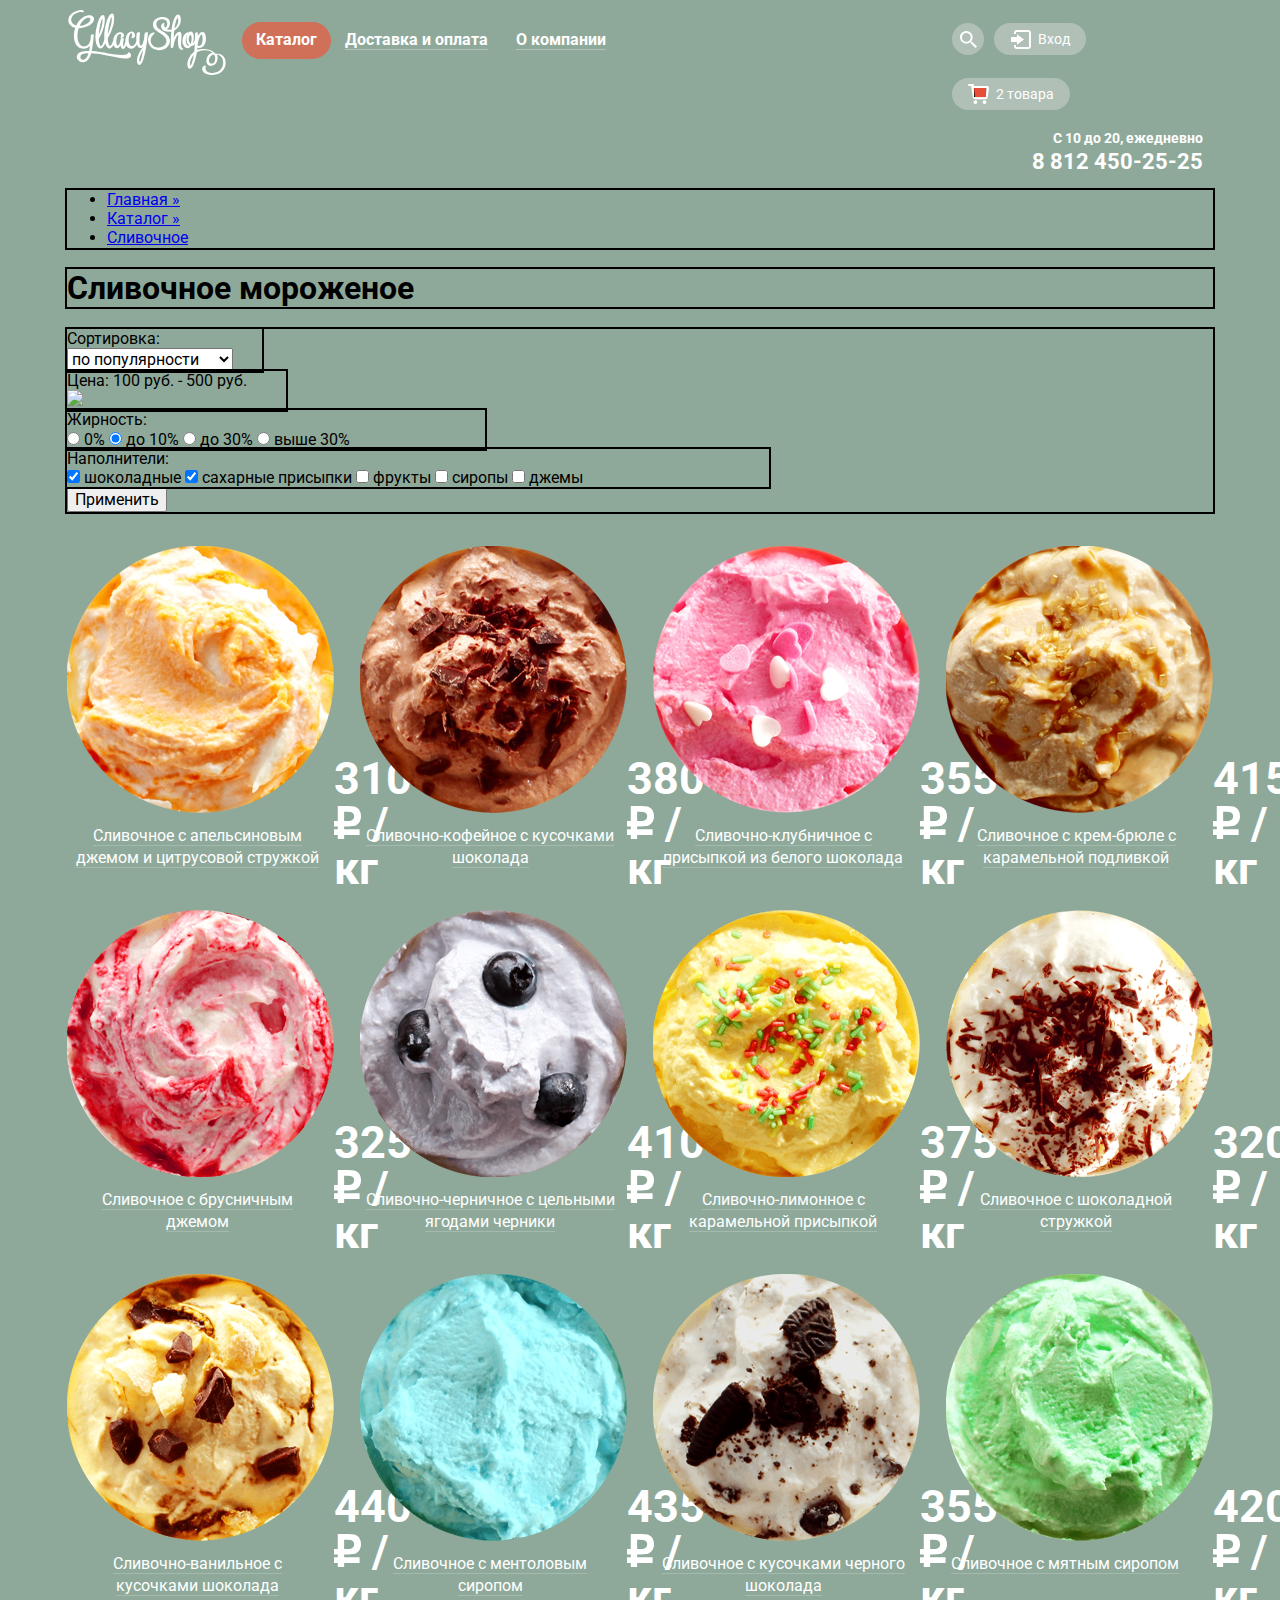
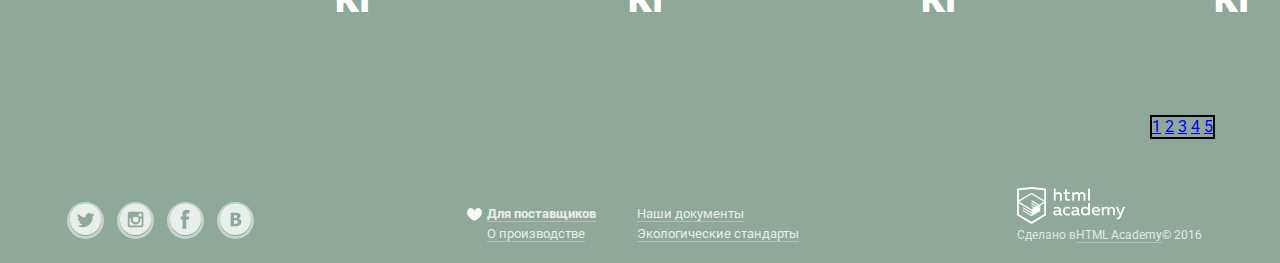
==== commit 5aa8c97f: "asd" ====
--- a/catalog.html
+++ b/catalog.html
@@ -18,7 +18,7 @@
   			<nav class="main-navigation">
   				<ul class="main-menu">
   					<li class="shadow-link active-catalog">
-  						<a>Каталог</a>
+  						<a class="catalog no-link">Каталог</a>
   						<ul class="navigation-submenu">
   							<li>
   								<a class="new" href="#">Новинки</a>
--- a/css/style.css
+++ b/css/style.css
@@ -226,10 +226,9 @@
 	border-radius: 20px;
 }
 
-.no-link-catalog{
-	border-bottom: none;
-}
-
+.no-link{
+	border-bottom: 1px solid #d07058;
+}
 
 .main-menu .navigation-submenu{
   position: absolute;
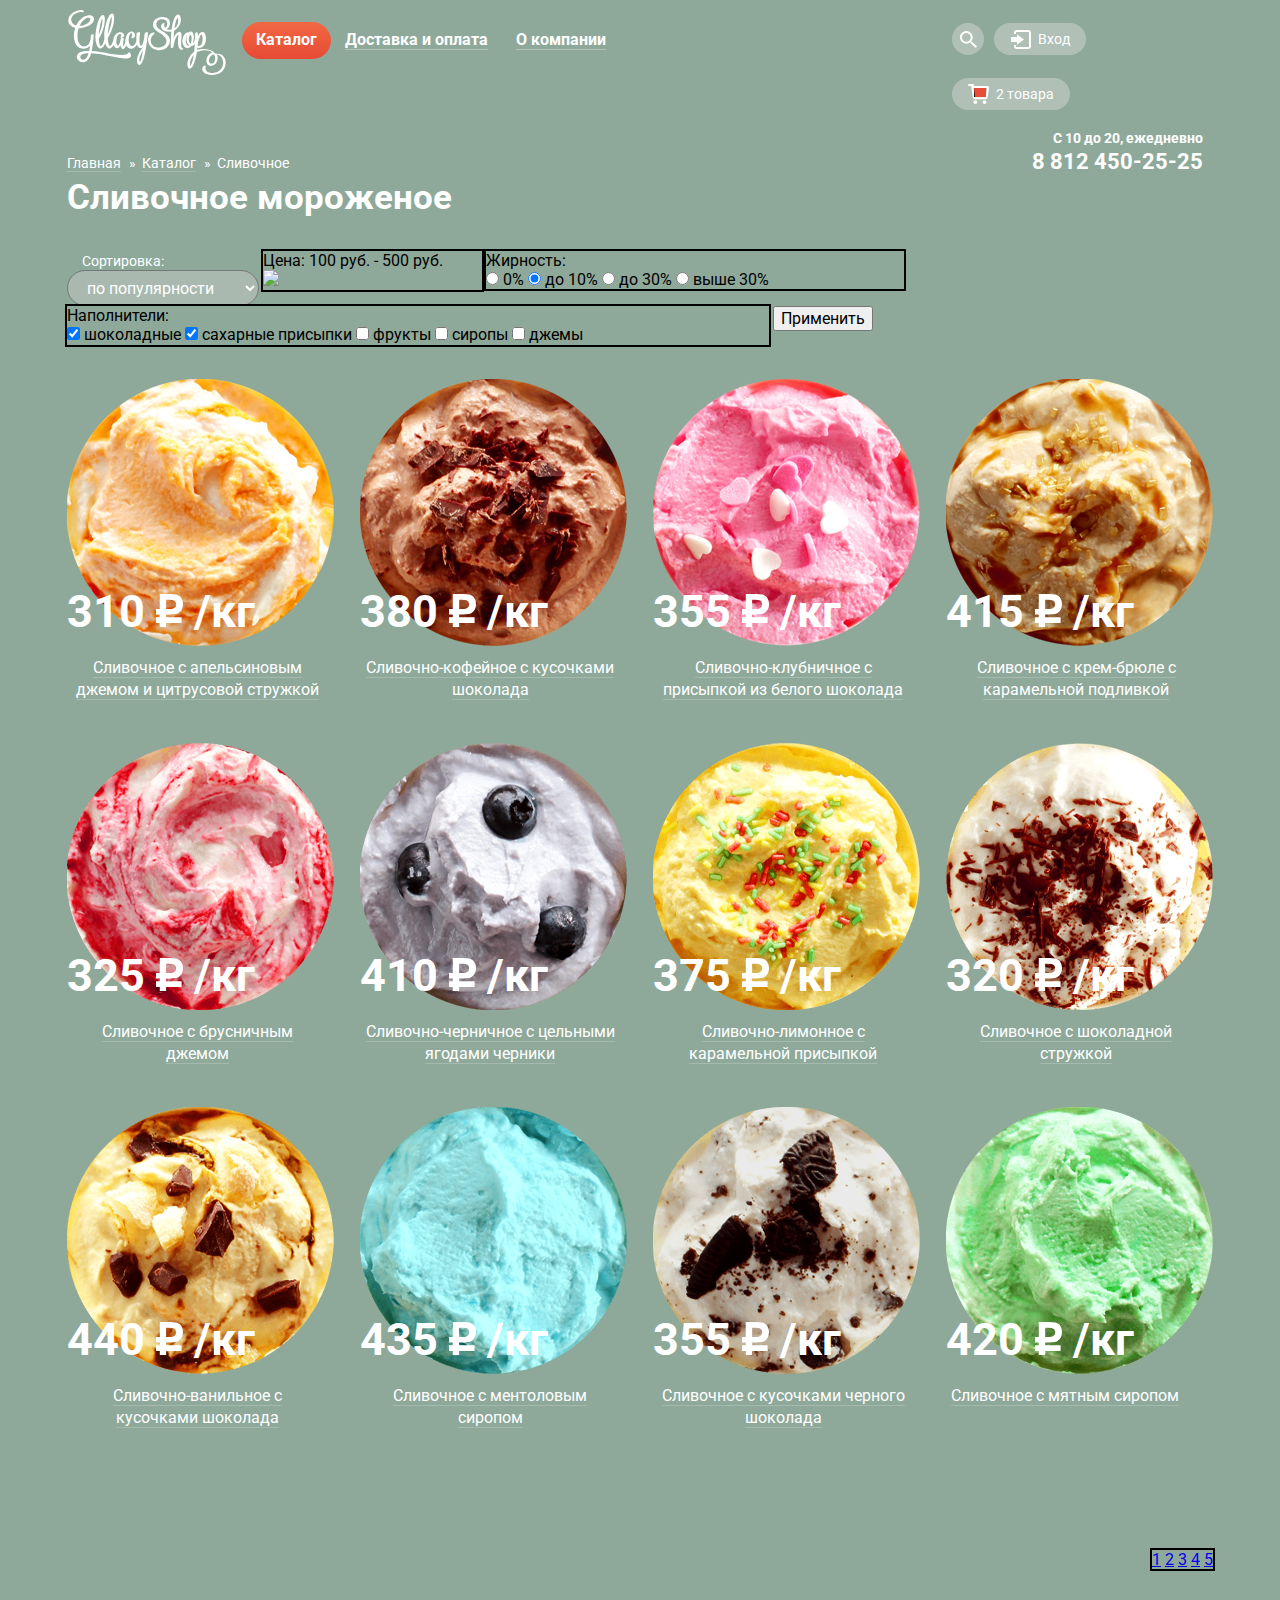
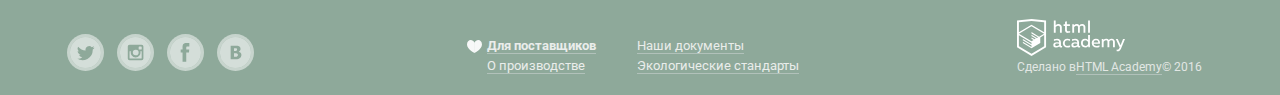
==== commit cbdde629: "цены не скачут" ====
--- a/catalog.html
+++ b/catalog.html
@@ -24,7 +24,7 @@
   								<a class="new" href="#">Новинки</a>
   							</li>
   							<li>
-  								<a href="#">Сливочное</a>
+  								<a class="submenu-active" href="#">Сливочное</a>
   							</li>
   							<li>
   								<a href="#">Щербеты</a>
@@ -118,21 +118,21 @@
   	<main class="container clearfix">
   		<ul class="breadcrumbs">
   			<li>
-  				<a href="#">Главная »</a>
+  				<a class="bread-active" href="index.html">Главная</a>
   			</li>
   			<li>
-  				<a href="#">Каталог »</a>
+  				<a class="bread-active" href="#">Каталог</a>
   			</li>
   			<li>
-  				<a href="#">Сливочное</a>
+  				<a>Сливочное</a>
   			</li>
   		</ul>
   		<h1 class="catalog-title">Сливочное мороженое</h1>
   		<div class="filter">
-  			<form action="/" method="post">
+  			<form class="filter-form" action="/" method="post">
   				<div class="sorting">
-	  				Сортировка:</br>
-	  				<select size="1">
+	  				<span class="filter-title sorting-title">Сортировка:</span></br>
+	  				<select class="sorting-select" size="1">
 	  					<option value="popularity">по популярности</option>
 	  					<option value="not-expensive">сначала недорогие</option>
 	  					<option value="expensive">сначала дорогие</option>
@@ -179,9 +179,9 @@
   			</form>
   		</div>
   		<div class="product">
+  			<span class="product-price">310 <img src="img/rub.svg" width="27" height="33"> /кг</span>
   			<div class="active">
 	  			<img src="img/creamy-orange-jam.png" class="product-picture" width="267" height="267">
-	  			<span class="product-price">310<img src="img/rub.svg" width="27" height="33"> /кг</span>
 	  			<h2 class="product-title">
 	  			<a class="link-ice" href="#">Сливочное с апельсиновым джемом и цитрусовой стружкой</a>
 	  			</h2>
@@ -189,9 +189,9 @@
         	</div>	
   		</div>
   		<div class="product">
+  			<span class="product-price">380 <img src="img/rub.svg" width="27" height="33"> /кг</span>
   			<div class="active">
 	  			<img src="img/creamy-cofee.png" class="product-picture" width="267" height="267">
-	  			<span class="product-price">380<img src="img/rub.svg" width="27" height="33"> /кг</span>
 	  			<h2 class="product-title">
 	  			<a class="link-ice" href="#">Сливочно-кофейное с кусочками шоколада</a>
 	  			</h2>
@@ -199,9 +199,9 @@
         	</div>	
   		</div>
   		<div class="product">
+  			<span class="product-price">355 <img src="img/rub.svg" width="27" height="33"> /кг</span>
   			<div class="active">
 	  			<img src="img/creamy-strawberry.png" class="product-picture" width="267" height="267">
-	  			<span class="product-price">355<img src="img/rub.svg" width="27" height="33"> /кг</span>
 	  			<h2 class="product-title">
 	  			<a class="link-ice" href="#">Сливочно-клубничное с присыпкой из белого шоколада</a>
 	  			</h2>
@@ -209,9 +209,9 @@
 	        </div>	
   		</div>
   		<div class="product">
+  			<span class="product-price">415 <img src="img/rub.svg" width="27" height="33"> /кг</span>
   			<div class="active">
 	  			<img src="img/creme-brulee.png" class="product-picture" width="267" height="267">
-	  			<span class="product-price">415<img src="img/rub.svg" width="27" height="33"> /кг</span>
 	  			<h2 class="product-title">
 	  			<a class="link-ice" href="#">Сливочное с крем-брюле с карамельной подливкой</a>
 	  			</h2>
@@ -219,9 +219,9 @@
 	        </div>	
   		</div>
   		<div class="product">
+  			<span class="product-price">325 <img src="img/rub.svg" width="27" height="33"> /кг</span>
   			<div class="active">
 	  			<img src="img/lingonberry-jam.png" class="product-picture" width="267" height="267">
-	  			<span class="product-price">325<img src="img/rub.svg" width="27" height="33"> /кг</span>
 	  			<h2 class="product-title">
 	  			<a class="link-ice" href="#">Сливочное с брусничным джемом</a>
 	  			</h2>
@@ -229,9 +229,9 @@
 	        </div>	
   		</div>
   		<div class="product">
+  			<span class="product-price">410 <img src="img/rub.svg" width="27" height="33"> /кг</span>
   			<div class="active">
 	  			<img src="img/creamy-blueberry.png" class="product-picture" width="267" height="267">
-	  			<span class="product-price">410<img src="img/rub.svg" width="27" height="33"> /кг</span>
 	  			<h2 class="product-title">
 	  			<a class="link-ice" href="#">Сливочно-черничное с цельными ягодами черники</a>
 	  			</h2>
@@ -239,9 +239,9 @@
 	        </div>
   		</div>
   		<div class="product">
+  			<span class="product-price">375 <img src="img/rub.svg" width="27" height="33"> /кг</span>
   			<div class="active">
 	  			<img src="img/creamy-lemon.png" class="product-picture" width="267" height="267">
-	  			<span class="product-price">375<img src="img/rub.svg" width="27" height="33"> /кг</span>
 	  			<h2 class="product-title">
 	  			<a class="link-ice" href="#">Сливочно-лимонное с карамельной присыпкой</a>
 	  			</h2>
@@ -249,9 +249,9 @@
 	        </div>	
   		</div>
   		<div class="product">
+  			<span class="product-price">320 <img src="img/rub.svg" width="27" height="33"> /кг</span>
   			<div class="active">
 	  			<img src="img/chocolate-chips.png" class="product-picture" width="267" height="267">
-	  			<span class="product-price">320<img src="img/rub.svg" width="27" height="33"> /кг</span>
 	  			<h2 class="product-title">
 	  			<a class="link-ice" href="#">Сливочное с шоколадной стружкой</a>
 	  			</h2>
@@ -259,9 +259,9 @@
 	        </div>	
   		</div>
   		<div class="product">
+  			<span class="product-price">440 <img src="img/rub.svg" width="27" height="33"> /кг</span>
   			<div class="active">
 	  			<img src="img/creamy-vanila.png" class="product-picture" width="267" height="267">
-	  			<span class="product-price">440<img src="img/rub.svg" width="27" height="33"> /кг</span>
 	  			<h2 class="product-title">
 	  			<a class="link-ice" href="#">Сливочно-ванильное с кусочками шоколада</a>
 	  			</h2>
@@ -269,9 +269,9 @@
 	        </div>	
   		</div>
   		<div class="product">
+  			<span class="product-price">435 <img src="img/rub.svg" width="27" height="33"> /кг</span>
   			<div class="active">
 	  			<img src="img/creamy-menthol.png" class="product-picture" width="267" height="267">
-	  			<span class="product-price">435<img src="img/rub.svg" width="27" height="33"> /кг</span>
 	  			<h2 class="product-title">
 	  			<a class="link-ice" href="#">Сливочное с ментоловым сиропом</a>
 	  			</h2>
@@ -279,9 +279,9 @@
 	        </div>	
   		</div>
   		<div class="product">
+  			<span class="product-price">355 <img src="img/rub.svg" width="27" height="33"> /кг</span>
   			<div class="active">
 	  			<img src="img/creamy-black-chocolate.png" class="product-picture" width="267" height="267">
-	  			<span class="product-price">355<img src="img/rub.svg" width="27" height="33"> /кг</span>
 	  			<h2 class="product-title">
 	  			<a class="link-ice" href="#">Сливочное с кусочками черного шоколада</a>
 	  			</h2>
@@ -289,9 +289,9 @@
 	        </div>	
   		</div>
   		<div class="product">
+  			<span class="product-price">420 <img src="img/rub.svg" width="27" height="33"> /кг</span>
   			<div class="active">
 	  			<img src="img/creamy-mint.png" class="product-picture" width="267" height="267">
-	  			<span class="product-price">420<img src="img/rub.svg" width="27" height="33"> /кг</span>
 	  			<h2 class="product-title">
 	  			<a class="link-ice" href="#">Сливочное с мятным сиропом</a>
 	  			</h2>
--- a/css/style.css
+++ b/css/style.css
@@ -221,13 +221,13 @@
 }
 
 .active-catalog{
-	background: #d07058;
+	background: linear-gradient(to bottom, #f26843 0%, #e74a35 100%);
 	padding: 6px 14px;
 	border-radius: 20px;
 }
 
 .no-link{
-	border-bottom: 1px solid #d07058;
+	border-bottom: 1px solid transparent;
 }
 
 .main-menu .navigation-submenu{
@@ -249,7 +249,7 @@
   	padding-top: 7px;
   	padding-bottom: 7px;
   	z-index: 10;
-  	border-top: 3px solid #8ba596;
+  	border-top: 3px solid rgba(142,169,154,1);
 }
 
 .navigation-submenu a{
@@ -282,6 +282,11 @@
 
 .navigation-submenu .new:hover{
 	padding-bottom: 14px;
+}
+
+.navigation-submenu .submenu-active{
+	background: #d07058;
+	color: #ffffff;
 }
 
 .user-block{
@@ -338,7 +343,7 @@
 	width: 342px;
 	background: #f8f7f4;
 	border-radius: 6px;
-	border-top: 4px solid #849d8f;
+	border-top: 4px solid rgba(142,169,154,1);
 	box-shadow: 0 20px 20px 0 rgba(0,0,0,.4);
 }
 
@@ -403,7 +408,7 @@
 	padding-bottom: 20px; 
 	display: none;
 	width: 257px;
-	border-top: 4px solid rgba(0,0,0,.4);
+	border-top: 4px solid rgba(142,169,154,1);
 	background: #f8f7f4;
 	border-radius: 6px;
 }
@@ -456,7 +461,7 @@
 	border-radius: 20px;
 	color: #ffffff;
 	text-decoration: none;
-	background: #eb583b;
+	background: linear-gradient(to bottom, #f26843 0%, #e74a35 100%);
 }
 
 .btn:hover{
@@ -550,7 +555,7 @@
 	min-height: 202px;
 	width: 506px;
 	background: #f8f7f4;
-	border-top: 4px solid #9cb0a5;
+	border-top: 4px solid rgba(142,169,154,1);
 	right: 0;
 	border-radius: 10px;
 	padding: 20px 17px;
@@ -760,6 +765,7 @@
 	line-height: 45px;
 	font-weight: bold;
 	font-family: "Roboto", Arial, sans-serif;
+	z-index: 40;
 }
 
 .product-kg{
@@ -790,6 +796,7 @@
 
 .product-title a:hover{
 	color: #ffbc9e;
+	border-bottom: 1px solid #ffbc9e;
 }
 
 .hits{
@@ -798,6 +805,7 @@
 	position: absolute;
 	top: 0;
 	left: 0;
+	z-index: 40;
 }
 
 .feature{
@@ -1030,23 +1038,38 @@
 }
 
 .social-btn-twitter{
+	background: url("../img/white-twitter.svg") no-repeat 50% 50%;
+	
+}
+
+.social-btn-twitter:hover{
 	background: url("../img/12twitter.svg") no-repeat 50% 50%;
+}
+
+.social-btn-instagram{
+	background: url("../img/white-instagram.svg") no-repeat 50% 50%;
 	
 }
 
-.social-btn-instagram{
+.social-btn-instagram:hover{
 	background: url("../img/14instagram.svg") no-repeat 50% 50%;
+}
+
+.social-btn-facebook{
+	background: url("../img/white-fb.svg") no-repeat 50% 50%;
+}
+
+.social-btn-facebook:hover{
+	background: url("../img/8fb.svg") no-repeat 50% 50%;
+}
+
+.social-btn-vk{
+	background: url("../img/white-vk.svg") no-repeat 50% 50%;
 	
 }
 
-.social-btn-facebook{
-	background: url("../img/8fb.svg") no-repeat 50% 50%;
-	
-}
-
-.social-btn-vk{
+.social-btn-vk:hover{
 	background: url("../img/13vk.svg") no-repeat 50% 50%;
-	
 }
 
 .social-info{
@@ -1067,6 +1090,7 @@
 
 .social-info a:hover{
 	color: #ffbc9e;
+	border-bottom: 1px solid #ffbc9e;
 }
 
 .for-deliveries{
@@ -1119,27 +1143,96 @@
 
 .made-in-link a:hover{
 	color: #ffbc9e;
+	border-bottom: 1px solid #ffbc9e;
 }
 
 .breadcrumbs{
-	outline: 2px solid black;
-	width: 1106px;
+	padding: 0;
+	margin: -19px 0 0;
+	font-size: 0;
+	list-style: none;
+}
+
+.breadcrumbs > li{
+	display: inline-block;
+	vertical-align: top;
+	font-size: 14px;
+	line-height: 16px;
+}
+
+.breadcrumbs .bread-active{
+	color: #ffffff;
+	text-decoration: none;
+	border-bottom: 1px solid rgba(255,255,255,.2);
+}
+
+.breadcrumbs a{
+	color: #ffffff;
+	text-decoration: none;
+}
+
+.breadcrumbs a:hover{
+	color: #f4bab4;
+}
+
+.breadcrumbs .bread-active:hover{
+	border-bottom: 1px solid #ffbc9e;
+}
+
+.breadcrumbs li:not(:last-child)::after {
+  content: " » ";
+  margin-left: 5px;
+  margin-right: 6px;
+  color: #ffffff;
 }
 
 
 .catalog-title{
-	outline: 2px solid black;
-	width: 1146px;
-}
+	font-size: 35px;
+	line-height: 41px;
+	font-weight: bold;
+	color: #ffffff;
+	margin-top: 6px;
+	margin-bottom: 33px;
+}
+
 .filter{
-	outline: 2px solid black;
 	width: 1146px;
 	margin-bottom: 34px;
 }
 
+.filter-form div{
+	display: inline-block;
+	vertical-align: top;
+}
+/*
 .sorting{
 	width: 195px;
-	outline: 2px solid black;
+	height: 36px;
+}
+*/
+.sorting-select{
+	width: 192px;
+	height: 36px;
+	box-sizing: border-box;
+	background: #a9b9af;
+	color: #ffffff;
+	border-radius: 20px;
+	outline: none;
+	padding-left: 15px;
+	padding-right: 15px; 
+}
+
+.sorting-select:hover{
+	background: #ffffff;
+	color: black;
+}
+
+.sorting-title{
+	font-size: 14px;
+	line-height: 16px;
+	color: #ffffff;
+	margin-left: 15px;
 }
 
 .price-regulation{
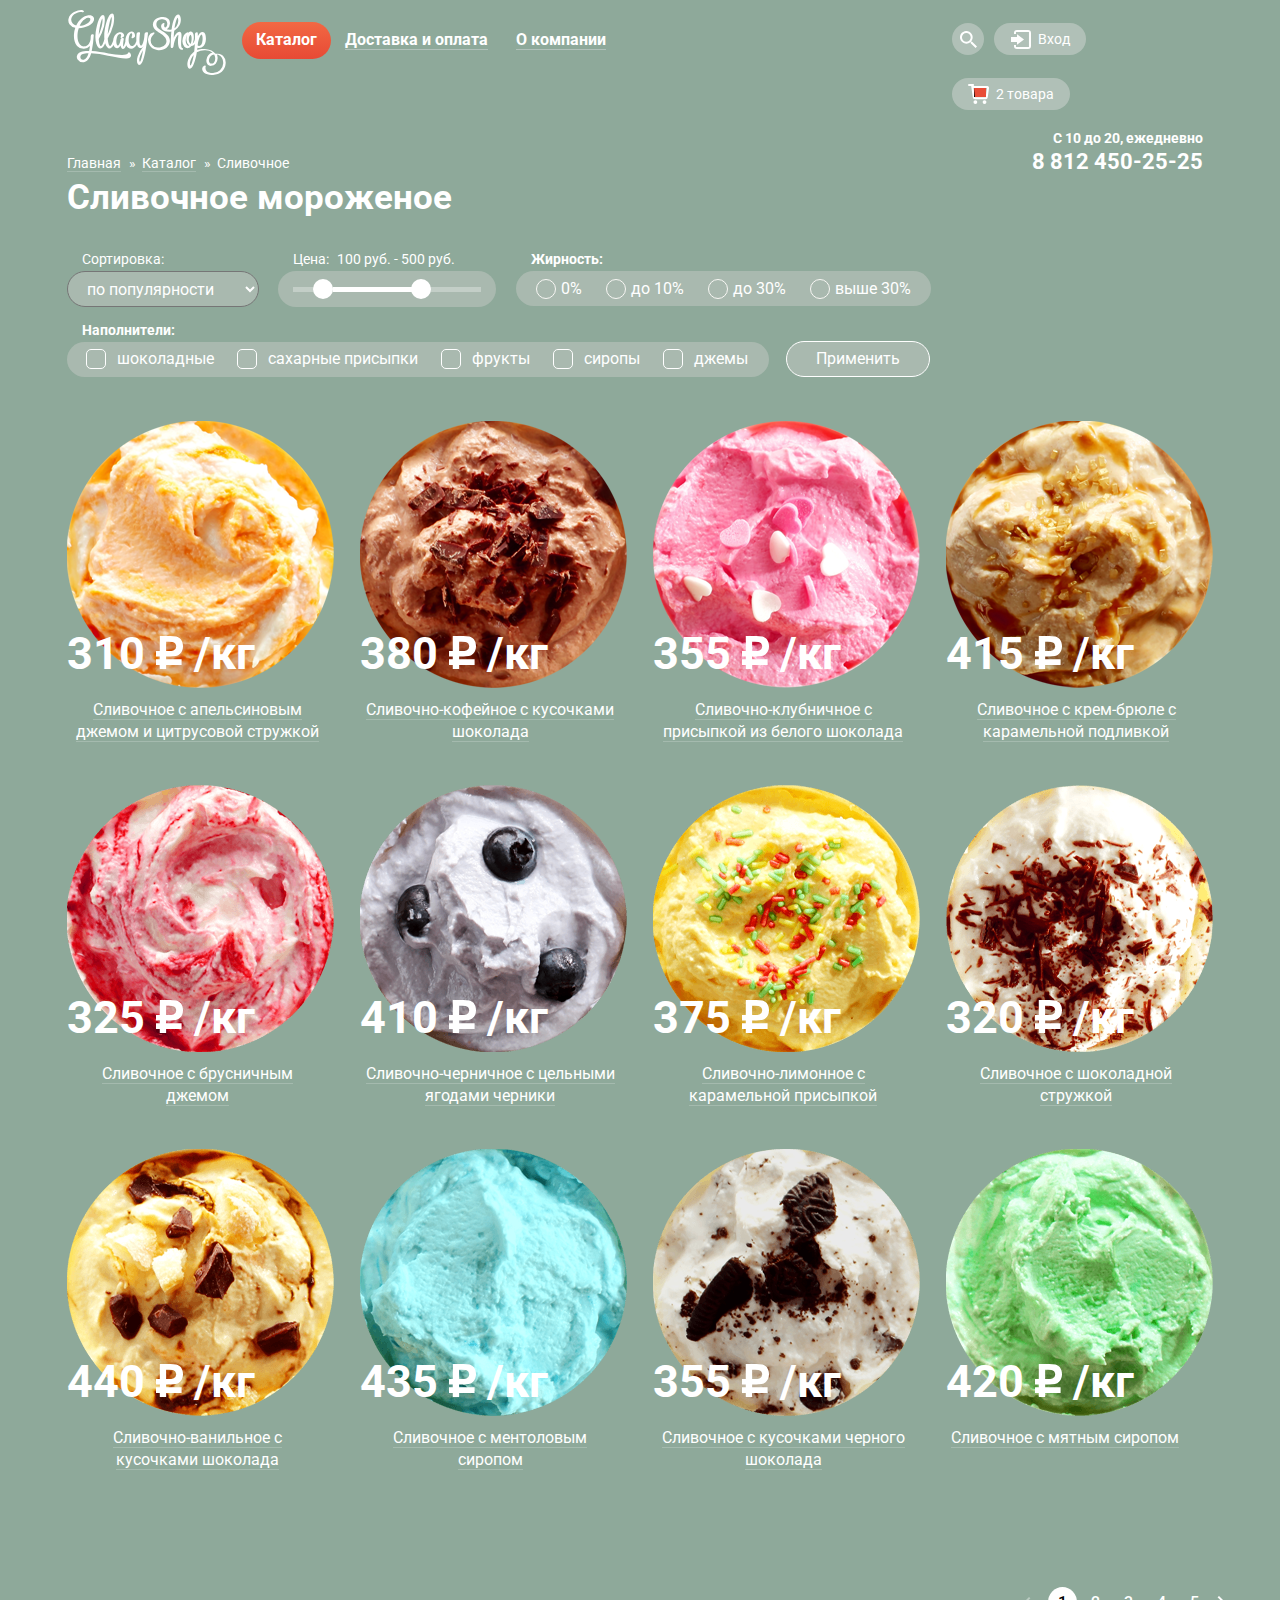
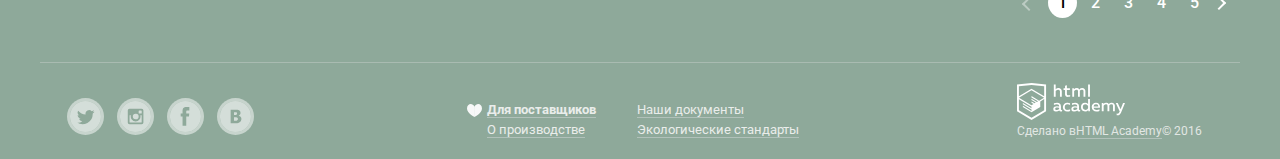
==== commit 88702bc1: "Осталось JS" ====
--- a/catalog.html
+++ b/catalog.html
@@ -131,7 +131,7 @@
   		<div class="filter">
   			<form class="filter-form" action="/" method="post">
   				<div class="sorting">
-	  				<span class="filter-title sorting-title">Сортировка:</span></br>
+	  				<div class="filter-title sorting-title">Сортировка:</div></br>
 	  				<select class="sorting-select" size="1">
 	  					<option value="popularity">по популярности</option>
 	  					<option value="not-expensive">сначала недорогие</option>
@@ -140,42 +140,68 @@
 	  				</select>
   				</div>
   				<div class="price-regulation">
-  					Цена: 100 руб. - 500 руб.</br>
-  					<img src="http://placehold.it/150x25">
+  					<div class="fliter-range">
+  						<div class="filter-title">Цена:</div>
+  						<div class="price-controls">
+  							<label class="min-price">100 руб. -</label>
+  							<label class="max-price">500 руб.</label>
+  						</div>
+  						<div class="range-controls">
+  							<div class="scale">
+  								<div class="bar"></div>
+  							</div>
+  							<div class="range-toggle range-toggle-min"></div>
+  							<div class="range-toggle range-toggle-max"></div>
+  						</div>
+  					</div>
   				</div>
-  				<div class="fatness">
-  					Жирность:</br>
-  					<label>
-	  					<input type="radio" name="radio-fatness" value="zero-percent">
-	  					0%
-  					</label>
-  					<label>
-  						<input type="radio" name="radio-fatness" value="to-ten-percent" checked>
-  						до 10%
-  					</label>
-  					<label>
-  						<input type="radio" name="radio-fatness" value="to-thirty-percent">
-  						до 30%
-  					</label>
-  					<label>
-  						<input type="radio" name="radio-fatness" value="after-thirty-percent">
-  						выше 30%
-  					</label>
+  				<div class="fatness-wrapper">
+  					<h5 class="fatness-title">Жирность:</h5></br>
+  						<div class="fatness">
+  					<div class="fatness-radio">
+	  					<input type="radio" name="radio-fatness" id="zero-percent">
+	  					<label for="zero-percent" class="fatness-lable zero">0%</label>
+  					</div>
+  					<div class="fatness-radio">
+  						<input type="radio" name="radio-fatness" id="to-ten-percent">
+  						<label for="to-ten-percent" class="fatness-lable">до 10%</label>
+  					</div>
+  					<div class="fatness-radio">
+  						<input type="radio" name="radio-fatness" id="to-thirty-percent">
+  						<label for="to-thirty-percent" class="fatness-lable">до 30%</label>
+  					</div>
+  					<div class="fatness-radio">
+  						<input type="radio" name="radio-fatness" id="after-thirty-percent">
+  						<label for="after-thirty-percent" class="fatness-lable">выше 30%</label>
+  					</div>
+  						</div>
   				</div>
-  				<div class="filler">
-  					Наполнители:</br>
-  					<input type="checkbox" name="chocolate" id="chocolate-check" checked>
-  					<label for="chocolate-check">шоколадные</label>
-  					<input type="checkbox" name="sugar" id="sugar-check" checked>
-  					<label for="sugar-check">сахарные присыпки</label>
-  					<input type="checkbox" name="fruit" id="fruit-check">
-  					<label for="fruit-check">фрукты</label>
-  					<input type="checkbox" name="syrup" id="syrup-check">
-  					<label for="syrup-check">сиропы</label>
-  					<input type="checkbox" name="jam" id="jam-check">
-  					<label for="jam-check">джемы</label>
+  				<div class="filler-wrapper">
+  					<h5 class="filler-title">Наполнители:</h5></br>
+  						<div class="filler-board">
+		  					<div class="filler-checkbox">
+			  					<input type="checkbox" name="chocolate" id="chocolate-check">
+			  					<label for="chocolate-check" class="filler-lable">шоколадные</label>
+			  				</div>
+			  				<div class="filler-checkbox">	
+			  					<input type="checkbox" name="sugar" id="sugar-check">
+			  					<label for="sugar-check" class="filler-lable">сахарные присыпки</label>
+			  				</div>
+			  				<div class="filler-checkbox">
+			  					<input type="checkbox" name="fruit" id="fruit-check">
+			  					<label for="fruit-check" class="filler-lable">фрукты</label>
+			  				</div>
+			  				<div class="filler-checkbox">
+			  					<input type="checkbox" name="syrup" id="syrup-check">
+			  					<label for="syrup-check" class="filler-lable">сиропы</label>
+			  					</div>
+			  				<div class="filler-checkbox">
+			  					<input type="checkbox" name="jam" id="jam-check">
+			  					<label for="jam-check" class="filler-lable">джемы</label>
+		  					</div>
+	  					</div>
   				</div>
-  				<input type="submit" name="btn" value="Применить">
+  				<input class="filter-btn" type="submit" name="btn" value="Применить">
   			</form>
   		</div>
   		<div class="product">
@@ -298,18 +324,32 @@
 	        	<a class="quick-view btn" href="#">Быстрый просмотр</a>
 	        </div>	
   		</div>
-  		<div class="paginator">
-  			<a class="prew" href="#"></a>
-  			<a href="#">1</a>
-  			<a href="#">2</a>
-  			<a href="#">3</a>
-  			<a href="#">4</a>
-  			<a href="#">5</a>
-  			<a class="next" href="#"></a>
-  		</div>
+  		<ul class="paginator">
+  			<li>
+	  			<a class="prev" href="#"></a>
+	  		</li>
+	  		<li>	
+	  			<a class="current" href="#">1</a>
+	  		</li>
+	  		<li>	
+	  			<a href="#">2</a>
+	  		</li>
+	  		<li>	
+	  			<a href="#">3</a>
+	  		</li>
+	  		<li>	
+	  			<a href="#">4</a>
+	  		</li>
+	  		<li>	
+	  			<a href="#">5</a>
+	  		</li>
+	  		<li>	
+	  			<a class="next" href="#"></a>
+	  		</li>	
+  		</ul>
   	</main>
   	<footer class="main-footer">
-      <div class="container clearfix">
+      <div class="container clearfix second-footer">
         <section class="footer-social">
           <a class="social-btn social-btn-twitter" href="#"></a>
           <a class="social-btn social-btn-instagram" href="#"></a>
--- a/css/style.css
+++ b/css/style.css
@@ -997,10 +997,6 @@
 	padding: 14px 27px;
 }
 
-.contact-form{
-	display: none;
-}
-
 .map{
 	position: relative;
 	width: 100%;
@@ -1011,6 +1007,10 @@
   margin-right: auto;
 }
 
+.second-footer{
+	border-top: 1px solid #a9bbb1;
+}
+
 .footer-social{
 	float: left;
 	width: 200px;
@@ -1204,13 +1204,10 @@
 .filter-form div{
 	display: inline-block;
 	vertical-align: top;
-}
-/*
-.sorting{
-	width: 195px;
-	height: 36px;
-}
-*/
+	margin-right: 15px;
+	margin-bottom: 5px;
+}
+
 .sorting-select{
 	width: 192px;
 	height: 36px;
@@ -1228,35 +1225,393 @@
 	color: black;
 }
 
-.sorting-title{
+.filter-form .filter-title, .filter-form .price-controls {
 	font-size: 14px;
 	line-height: 16px;
 	color: #ffffff;
 	margin-left: 15px;
+	margin-bottom: 4px;
+}
+
+.filter-form .price-controls{
+	margin-left: -10px;
 }
 
 .price-regulation{
 	width: 219px;
-	outline: 2px solid black;
+	font-size: 14px;
+	line-height: 16px;
+	color: #ffffff;
+}
+
+.range-controls {
+  position: relative;
+  width: 218px;
+  height: 36px;
+  background: #a9b9af;
+  box-sizing: border-box;
+  border-radius: 20px;
+}
+
+.range-controls .scale {
+	position: absolute;
+	top: 16px;
+	left: 15px;
+  height: 5px;
+  width: 188px;
+  background: rgba(255, 255, 255, 0.3);
+}
+
+.range-controls .bar {
+	position: absolute;
+  width: 50%;
+  height: 5px;
+  left: 40px;
+  background: #ffffff;
+}
+
+.range-toggle {
+	position: absolute;
+	top: 8px;
+  width: 20px;
+  height: 20px;
+  border-radius: 50%;
+  background: #ffffff;
+  cursor: pointer;
+}
+
+.range-toggle-min{
+	left: 35px;
+}
+
+.range-toggle-max{
+	left: 133px;
 }
 
 .fatness{
-	width: 418px;
-	outline: 2px solid black;
-}
-
-.filler{
+	width: 415px;
+	height: 35px;
+	padding-left: 15px;
+	padding-top: 8px;
+	background: #a9b9af;
+  box-sizing: border-box;
+  border-radius: 20px;
+}
+
+.fatness-title{
+	font-size: 14px;
+  line-height: 16px;
+  color: #ffffff;
+	margin: 0;
+	padding: 0;
+	margin-left: 15px;
+	margin-bottom: -15px;
+}
+
+.fatness-lable{
+	position: relative;
+	font-size: 16px;
+	line-height: 18px;
+	padding-left: 20px;
+	color: #ffffff;
+	cursor: pointer;
+	margin-left: 10px;
+}
+
+.fatness-lable::before,
+.fatness-lable::after{
+	content: "";
+	position: absolute;
+	top: 5px;
+	left: 0;
+}
+
+.fatness-lable::before{
+	content: "";
+	position: absolute;
+	width: 18px;
+	height: 18px;
+	top: 0;
+	z-index: 50;
+	left: -5px;
+	border-radius: 50%;
+	background-color: transparent;
+	border: 1px solid #f8f7f4;
+}
+
+.fatness-lable::after{
+	width: 10px;
+	height: 10px;
+	background: #ffffff;
+	border-radius: 50%;
+	transform: scale(0);
+}
+
+.fatness-radio input[type="radio"]{
+	display: none;
+}
+
+input[type="radio"]:checked ~ .fatness-lable::after{
+	transform: scale(1.1)
+}
+
+
+.filler-board{
 	width: 702px;
-	outline: 2px solid black;
+	height: 35px;
+	padding-top: 8px;
+	padding-left: 15px;
+	background: #a9b9af;
+	border-radius: 20px;
+	box-sizing: border-box;
+}
+
+.filler-title{
+	font-size: 14px;
+  line-height: 16px;
+  color: #ffffff;
+  margin: 0;
+  padding: 0;
+  margin-left: 15px;
+  margin-bottom: -15px;
+}
+
+.filler-checkbox{
+	font-size: 16px;
+	line-height: 18px;
+	color: #ffffff;
+	padding-left: 35px;
+}
+
+.filler-lable{
+	position: relative;
+	cursor: pointer;
+}
+
+.filler-lable::before,
+.filler-lable::after{
+	content: "";
+	position: absolute;
+	top: 0;
+	left: -31px;
+	z-index: 1;
+	width: 18px;
+	height: 18px;
+	border-radius: 5px;
+	border: 1px solid #ffffff;
+}
+
+.filler-lable::after{
+	top: 4px;
+	left: -27px;
+	width: 10px;
+	height: 6px;
+	border: 2px solid #ffffff;
+	border-top-style: none;
+  border-right-style: none;
+  transform: scale(0);
+	
+}
+
+.filler-checkbox input[type="checkbox"]{
+	display: none;
+}
+
+.filler-checkbox input[type="checkbox"]:checked ~ .filler-lable::after{
+  transform: rotate(-45deg);
+}
+
+.filter-btn{
+	font-size: 16px;
+	line-height: 18px;
+	color: #ffffff;
+	background: #a9b9af;
+	border-radius: 20px;
+	border: 1px solid #ffffff;
+	padding: 8px 29px;
+	margin-top: 19px;
+  margin-left: -17px;
+  outline: none;
+}
+
+.filter-btn:hover{
+	background: #fbfcfb;
+	color: black;
+}
+
+.filter-btn:active{
+	box-shadow: inset 0 3px 2px 1px rgba(0,0,5,.4);
+	color: black;
+	background: #eaeaea;
 }
 
 .paginator{
 	float: right;
-	outline: 2px solid black;
+	width: 189px;
 	margin-bottom: 30px;
 	margin-top: 79px;
 }
 
+.paginator a{
+	padding: 6px 10px;
+	text-decoration: none;
+	color: #ffffff;
+	font-size: 16px;
+	font-weight: 500;
+	line-height: 18px;
+	vertical-align: middle;
+	text-align: center;
+	outline: none;
+	border-radius: 50%;
+}
+
+.paginator a:hover{
+	background: #9db1a5;
+}
+
+.paginator a:active{
+	background: #ffffff;
+	color: black;
+}
+
+.paginator li{
+	display: inline-block;
+}
+
+.paginator .next, .paginator .prev {
+  position: relative;
+  font-size: 0;
+}
+
+.paginator .next::before, .paginator .prev::before {
+  content: "";
+  position: absolute;
+  display: inline-block;
+  width: 8px;
+  height: 8px;
+  border: 2px solid #fff;
+  border-top-style: none;
+  border-right-style: none;
+  vertical-align: top;
+}
+
+.paginator .next::before{
+	top: -19px;
+	left: 190px;
+	transform: rotate(225deg);
+}
+
+.paginator .prev::before{
+	top: 2px;
+	left: 0;
+	transform: rotate(45deg);
+}
+
+.prev{
+	opacity: 0.4;
+}
+
 .quick-view{
 	display: none;
+}
+
+.paginator .current{
+	background: #ffffff;
+	color: black;
+}
+
+.modal-content{
+	position: absolute;
+	top: 338px;
+	left: 50%;
+	display: none;
+	width: 429px;
+	height: 402px;
+	padding: 20px 24px;
+	color: black;
+	background: #f8f7f4;
+	margin-left: -215px;
+	border-radius: 15px;
+}
+
+.modal-content-close {
+	position: absolute;
+  top: 15px;
+  right: 15px;
+  width: 22px;
+  height: 22px;
+
+  font-size: 0;
+
+  background-color: red;
+  border: 0;
+  outline: 0;
+  cursor: pointer;
+}
+
+.modal-content-close::before,
+.modal-content-close::after {
+  content: "";
+  position: absolute;
+  top: 10px;
+  left: 2px;
+  width: 19px;
+  height: 3px;
+  background-color: #323232;
+  border-radius: 1px;
+}
+
+.modal-content-close::before {
+  transform: rotate(45deg);
+}
+
+.modal-content-close::after {
+  transform: rotate(-45deg);
+}
+
+.contact-form-name{
+	font-size: 24px;
+	line-height: 28px;
+	margin-top: -50px;
+	margin-bottom: 24px;
+}
+
+.modal-content h2{
+	padding: 0;
+	margin: 0;
+}
+
+.modal-content .contact-form{
+	margin-top: 0;
+  margin-bottom: 10px;
+}
+
+.modal-btn{
+	border: none;
+	outline: none;
+	padding: 11px 25px;
+	float: right;
+	margin-bottom: 26px;
+}
+
+.contact-form input[type="text"]{
+	font-size: 16px;
+	line-height: 24px;
+	padding: 8px 11px;
+	margin-bottom: 20px;
+	border-radius: 10px;
+	border: 1px solid #d3d3d2;
+	outline: none;
+}
+
+.modal-comment{
+	font-size: 16px;
+	line-height: 24px;
+	padding: 8px 11px;
+	margin-bottom: 20px;
+	border-radius: 10px;
+	border: 1px solid #d3d3d2;
+	width: 406px;
+	min-height: 138px;
+	outline: none;
 }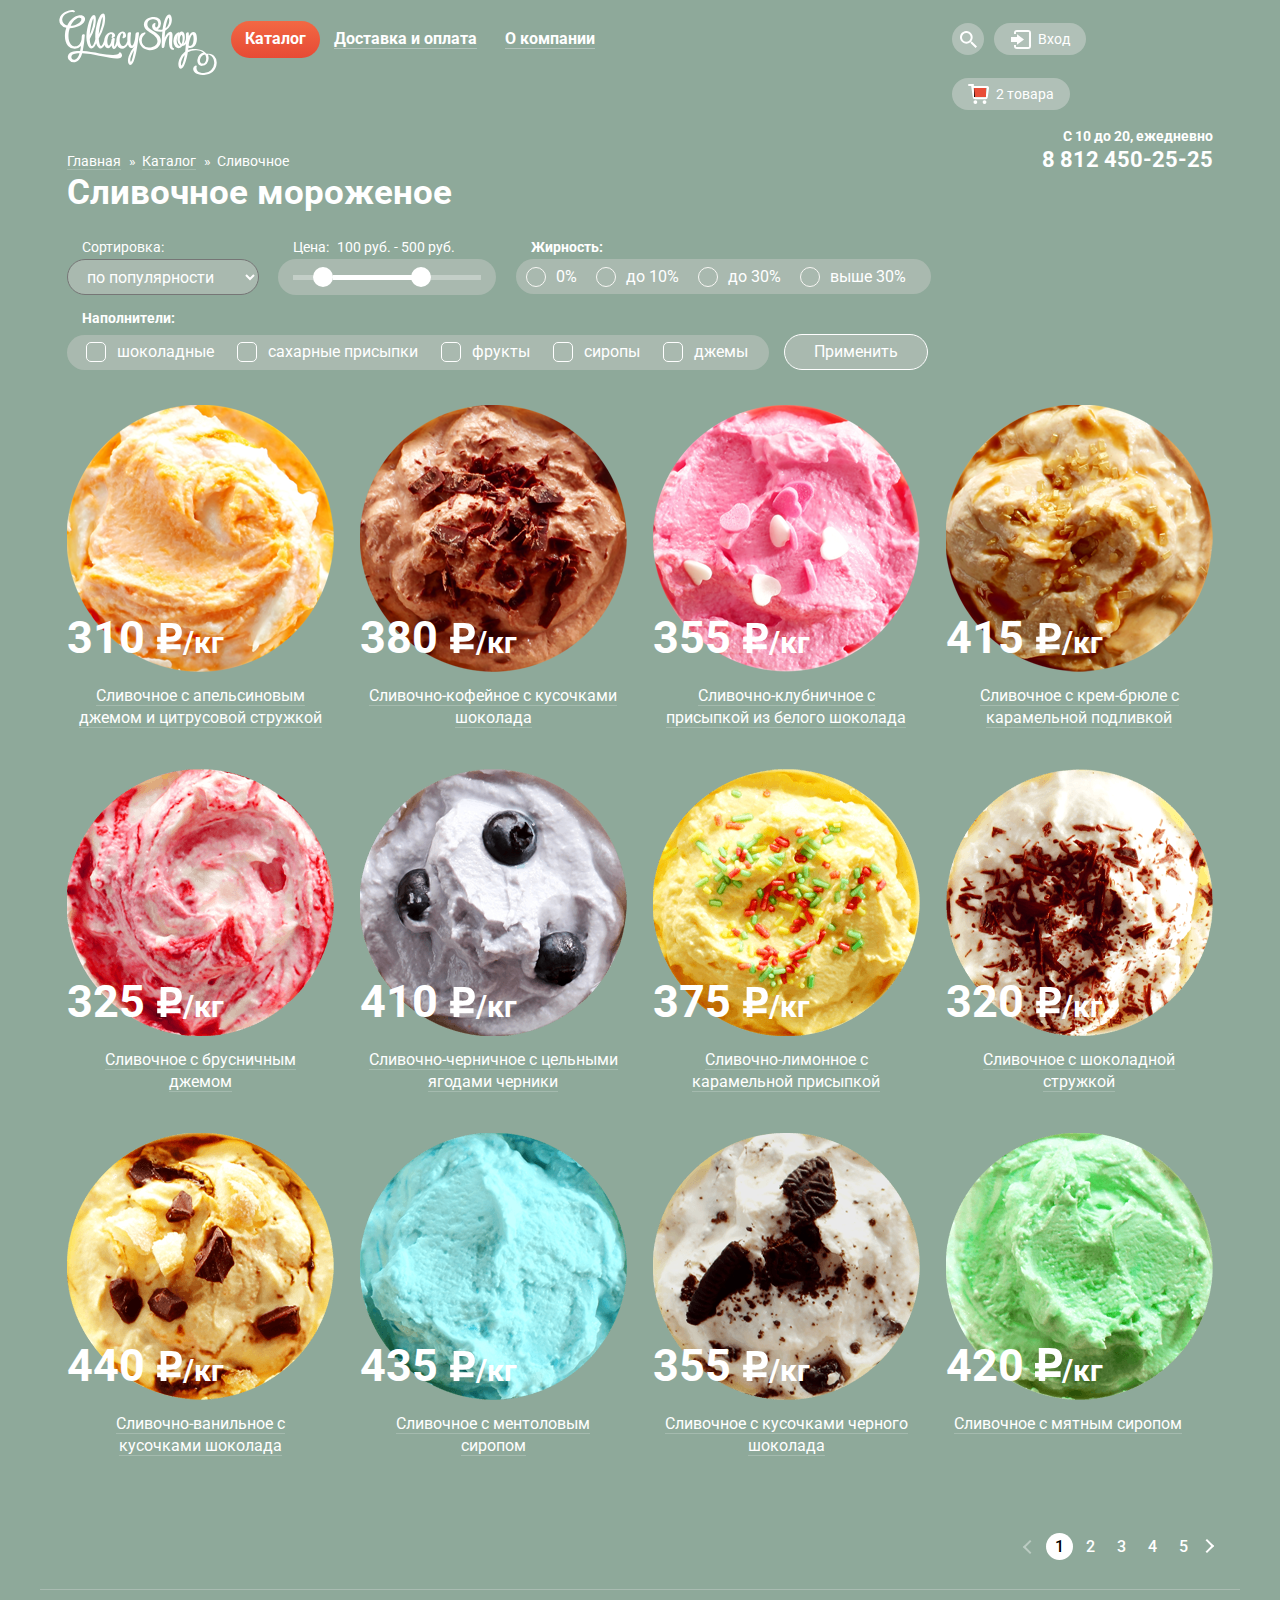
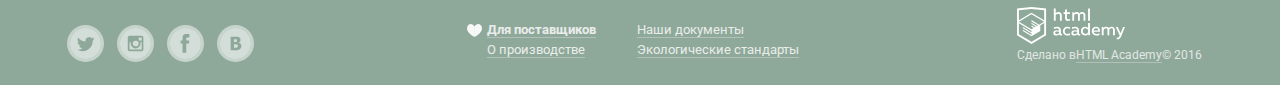
==== commit 495685c1: "Поправки" ====
--- a/catalog.html
+++ b/catalog.html
@@ -47,14 +47,14 @@
   			</nav>
   			<div class="user-block">
           <ul class="user-menu">
-            <li class="search-container">
+            <li class="search-container wrapper">
               <a class="search" href="#"></a>
               <div class="inside-search">
               <form class="search-form" action="/" method="post">
                 <input type="search" name="search" placeholder="Что ищем?">  
               </div>
             </li>
-            <li class="login-container">  
+            <li class="login-container wrapper">  
               <a class="login" href="#">Вход</a>
               <div class="inside-login">
                 <form class="login-form clearfix" action="/" method="post">
@@ -68,7 +68,7 @@
                 </form>
               </div>
             </li>
-            <li class="cart-container">
+            <li class="cart-container wrapper">
               <a class="full-cart red" href="#">2 товара</a>
               <div class="inside-cart">
                 <table class="cart-product">
@@ -205,7 +205,7 @@
   			</form>
   		</div>
   		<div class="product">
-  			<span class="product-price">310 <img src="img/rub.svg" width="27" height="33"> /кг</span>
+  			<span class="product-price">310 <img src="img/rub.svg" width="27" height="30"><span class="product-kg">/кг</span></span>
   			<div class="active">
 	  			<img src="img/creamy-orange-jam.png" class="product-picture" width="267" height="267">
 	  			<h2 class="product-title">
@@ -215,7 +215,7 @@
         	</div>	
   		</div>
   		<div class="product">
-  			<span class="product-price">380 <img src="img/rub.svg" width="27" height="33"> /кг</span>
+  			<span class="product-price">380 <img src="img/rub.svg" width="27" height="30"><span class="product-kg">/кг</span></span>
   			<div class="active">
 	  			<img src="img/creamy-cofee.png" class="product-picture" width="267" height="267">
 	  			<h2 class="product-title">
@@ -225,7 +225,7 @@
         	</div>	
   		</div>
   		<div class="product">
-  			<span class="product-price">355 <img src="img/rub.svg" width="27" height="33"> /кг</span>
+  			<span class="product-price">355 <img src="img/rub.svg" width="27" height="30"><span class="product-kg">/кг</span></span>
   			<div class="active">
 	  			<img src="img/creamy-strawberry.png" class="product-picture" width="267" height="267">
 	  			<h2 class="product-title">
@@ -235,7 +235,7 @@
 	        </div>	
   		</div>
   		<div class="product">
-  			<span class="product-price">415 <img src="img/rub.svg" width="27" height="33"> /кг</span>
+  			<span class="product-price">415 <img src="img/rub.svg" width="27" height="30"><span class="product-kg">/кг</span></span>
   			<div class="active">
 	  			<img src="img/creme-brulee.png" class="product-picture" width="267" height="267">
 	  			<h2 class="product-title">
@@ -245,7 +245,7 @@
 	        </div>	
   		</div>
   		<div class="product">
-  			<span class="product-price">325 <img src="img/rub.svg" width="27" height="33"> /кг</span>
+  			<span class="product-price">325 <img src="img/rub.svg" width="27" height="30"><span class="product-kg">/кг</span></span>
   			<div class="active">
 	  			<img src="img/lingonberry-jam.png" class="product-picture" width="267" height="267">
 	  			<h2 class="product-title">
@@ -255,7 +255,7 @@
 	        </div>	
   		</div>
   		<div class="product">
-  			<span class="product-price">410 <img src="img/rub.svg" width="27" height="33"> /кг</span>
+  			<span class="product-price">410 <img src="img/rub.svg" width="27" height="30"><span class="product-kg">/кг</span></span>
   			<div class="active">
 	  			<img src="img/creamy-blueberry.png" class="product-picture" width="267" height="267">
 	  			<h2 class="product-title">
@@ -265,7 +265,7 @@
 	        </div>
   		</div>
   		<div class="product">
-  			<span class="product-price">375 <img src="img/rub.svg" width="27" height="33"> /кг</span>
+  			<span class="product-price">375 <img src="img/rub.svg" width="27" height="30"><span class="product-kg">/кг</span></span>
   			<div class="active">
 	  			<img src="img/creamy-lemon.png" class="product-picture" width="267" height="267">
 	  			<h2 class="product-title">
@@ -275,7 +275,7 @@
 	        </div>	
   		</div>
   		<div class="product">
-  			<span class="product-price">320 <img src="img/rub.svg" width="27" height="33"> /кг</span>
+  			<span class="product-price">320 <img src="img/rub.svg" width="27" height="30"><span class="product-kg">/кг</span></span>
   			<div class="active">
 	  			<img src="img/chocolate-chips.png" class="product-picture" width="267" height="267">
 	  			<h2 class="product-title">
@@ -285,7 +285,7 @@
 	        </div>	
   		</div>
   		<div class="product">
-  			<span class="product-price">440 <img src="img/rub.svg" width="27" height="33"> /кг</span>
+  			<span class="product-price">440 <img src="img/rub.svg" width="27" height="30"><span class="product-kg">/кг</span></span>
   			<div class="active">
 	  			<img src="img/creamy-vanila.png" class="product-picture" width="267" height="267">
 	  			<h2 class="product-title">
@@ -295,7 +295,7 @@
 	        </div>	
   		</div>
   		<div class="product">
-  			<span class="product-price">435 <img src="img/rub.svg" width="27" height="33"> /кг</span>
+  			<span class="product-price">435 <img src="img/rub.svg" width="27" height="30"><span class="product-kg">/кг</span></span>
   			<div class="active">
 	  			<img src="img/creamy-menthol.png" class="product-picture" width="267" height="267">
 	  			<h2 class="product-title">
@@ -305,7 +305,7 @@
 	        </div>	
   		</div>
   		<div class="product">
-  			<span class="product-price">355 <img src="img/rub.svg" width="27" height="33"> /кг</span>
+  			<span class="product-price">355 <img src="img/rub.svg" width="27" height="30"><span class="product-kg">/кг</span></span>
   			<div class="active">
 	  			<img src="img/creamy-black-chocolate.png" class="product-picture" width="267" height="267">
 	  			<h2 class="product-title">
@@ -315,7 +315,7 @@
 	        </div>	
   		</div>
   		<div class="product">
-  			<span class="product-price">420 <img src="img/rub.svg" width="27" height="33"> /кг</span>
+  			<span class="product-price">420 <img src="img/rub.svg" width="27" height="33"><span class="product-kg">/кг</span></span>
   			<div class="active">
 	  			<img src="img/creamy-mint.png" class="product-picture" width="267" height="267">
 	  			<h2 class="product-title">
@@ -332,16 +332,16 @@
 	  			<a class="current" href="#">1</a>
 	  		</li>
 	  		<li>	
-	  			<a href="#">2</a>
-	  		</li>
-	  		<li>	
-	  			<a href="#">3</a>
-	  		</li>
-	  		<li>	
-	  			<a href="#">4</a>
-	  		</li>
-	  		<li>	
-	  			<a href="#">5</a>
+	  			<a class="pages" href="#">2</a>
+	  		</li>
+	  		<li>	
+	  			<a class="pages" href="#">3</a>
+	  		</li>
+	  		<li>	
+	  			<a class="pages" href="#">4</a>
+	  		</li>
+	  		<li>	
+	  			<a class="pages" href="#">5</a>
 	  		</li>
 	  		<li>	
 	  			<a class="next" href="#"></a>
--- a/css/style.css
+++ b/css/style.css
@@ -48,7 +48,7 @@
 .slide-title {
   width: 700px;
   margin: 0 auto;
-  margin-bottom: 40px;
+  margin-bottom: 31px;
 
   font-weight: 800;
   font-size: 60px;
@@ -57,10 +57,10 @@
 
 .slide-btn {
   display: inline-block;
-  padding: 12px 50px;
-  margin-bottom: 35px;
+  padding: 12px 40px;
+  margin-bottom: 40px;
   font-weight: 600;
-  font-size: 31px;
+  font-size: 32px;
   line-height: 41px;
   vertical-align: top;
   color: #ffffff;
@@ -91,7 +91,7 @@
 
 .slider-controls {
   position: absolute;
-  bottom: 25px;
+  bottom: 61px;
   left: 0;
   z-index: 20;
 
@@ -159,6 +159,8 @@
 
 .logo{
 	float: left;
+	margin-left: -9px;
+  padding-top: 9px;
 	padding-top: 10px;
 	width: 160px;
 }
@@ -183,8 +185,8 @@
 .main-menu{
 	margin: 0;
 	padding: 0;
-	padding-top: 22px;
-	padding-left: 15px; 
+	padding-top: 21px;
+	padding-left: 13px; 
 	list-style: none;
 	font-size: 0;
 }
@@ -295,7 +297,7 @@
 	padding: 0;
 }
 
-.user-block li{
+.user-block .wrapper{
 	position: relative;
 	display: inline-block;
 	vertical-align: top;
@@ -309,7 +311,7 @@
 .user-block .user-menu{
 	margin: 0;
 	padding: 0;
-	margin-bottom: 20px;
+	margin-bottom: 18px;
 	list-style: none;
 	font-size: 0;
 }
@@ -510,7 +512,7 @@
 	content: "";
 	position: absolute;
 	top: 7px;
-	left: 20px;
+	left: 18px;
 	background: #b0c0b7 url("../img/7basket.svg") no-repeat;
 	color: #ffffff;
 	width: 22px;
@@ -669,11 +671,11 @@
 
 .left-banner{
 	width: 520px;
-	min-height: 192px;
+	min-height: 196px;
 	float: left;
 	margin-right: 26px;
 	margin-bottom: 40px;
-	padding: 19px 20px;
+	padding: 17px 20px;
 	background: url("../img/raspberries-background.jpg");
 	border-radius: 20px;
 	position: relative;
@@ -688,6 +690,7 @@
 }
 
 .banner-discpription{
+	margin-top: 15px; 
 	font-size: 18px;
 	line-height: 22px;
 	font-weight: bold;
@@ -697,10 +700,10 @@
 
 .right-banner{
 	width: 520px;
-	height: 192px;
+	height: 196px;
 	float: left;
 	margin-bottom: 40px;
-	padding: 19px 20px;
+	padding: 17px 20px;
 	background: url("../img/chokolate-background.jpg");
 	border-radius: 20px;
 	position: relative;
@@ -711,7 +714,7 @@
 	position: absolute;
 	bottom: 23px;
 	right: 21px;
-	padding: 10px 25px;
+	padding: 11px 21px;
 }
 
 .product{
@@ -779,8 +782,8 @@
 .product-title{
 	position: absolute;
 	min-height: 44px;
-	margin: 7px 0 0;
-	padding: 0 5px;
+	margin-top: 9px;
+	padding: 0 8px;
 	font-size: 16px;
 	line-height: 22px;
 	font-weight: normal;
@@ -810,10 +813,12 @@
 
 .feature{
 	width: 1106px;
-	height: 248px;
+	height: 282px;
 	border-radius: 20px;
 	margin-bottom: 40px;
-	padding: 26px 20px;
+	padding-left: 19px;
+	padding-top: 23px;
+	padding-right: 23px;
 	background: url("../img/wafer.png");
 }
 
@@ -826,26 +831,30 @@
 	font-size: 24px;
 	line-height: 30px;
 	font-weight: 600;
+	font-family: "Roboto", Arial, sans-serif;
 }
 
 .feature-discription{
 	position: relative;
+	font-size: 16px;
+	line-height: 22px;
+	color: #5a5650;
 	width: 484px;
-	min-height: 85px;
+	min-height: 56px;
 	padding-left: 56px;
-	display: inline-block;
+	float: left;
 	vertical-align: top;
-	margin-left: 6px;
+	font-family: "Roboto Regular", Arial, sans-serif;
 }
 
 .ice-icon::before{
 	content: "";
 	position: absolute;
 	top: -10px;
-	left: 0;
-	width: 47px;
+	left: -3px;
+	width: 534px;
 	height: 47px;
-	background: url("../img/3ice-icon.svg");
+	background: url("../img/3ice-icon.svg") no-repeat;
 }
 
 .cow-icon::before{
@@ -1044,6 +1053,7 @@
 
 .social-btn-twitter:hover{
 	background: url("../img/12twitter.svg") no-repeat 50% 50%;
+	transition: 0.5s;
 }
 
 .social-btn-instagram{
@@ -1053,6 +1063,7 @@
 
 .social-btn-instagram:hover{
 	background: url("../img/14instagram.svg") no-repeat 50% 50%;
+	transition: 0.5s;
 }
 
 .social-btn-facebook{
@@ -1061,6 +1072,7 @@
 
 .social-btn-facebook:hover{
 	background: url("../img/8fb.svg") no-repeat 50% 50%;
+	transition: 0.5s;
 }
 
 .social-btn-vk{
@@ -1070,13 +1082,14 @@
 
 .social-btn-vk:hover{
 	background: url("../img/13vk.svg") no-repeat 50% 50%;
+	transition: 0.5s;
 }
 
 .social-info{
 	float: left;
 	width: 335px;
 	min-height: 60px;
-	padding-top: 36px;
+	padding-top: 29px;
 }
 
 .social-info a{
@@ -1115,7 +1128,7 @@
 
 .made-in{
 	width: 196px;
-	padding-top: 20px;
+	padding-top: 17px;
 	float: right;
 }
 
@@ -1192,13 +1205,14 @@
 	line-height: 41px;
 	font-weight: bold;
 	color: #ffffff;
-	margin-top: 6px;
+	margin-top: 3px;
 	margin-bottom: 33px;
 }
 
 .filter{
 	width: 1146px;
-	margin-bottom: 34px;
+	margin-bottom: 25px;
+	margin-top: -7px;
 }
 
 .filter-form div{
@@ -1291,7 +1305,7 @@
 .fatness{
 	width: 415px;
 	height: 35px;
-	padding-left: 15px;
+	padding-left: 10px;
 	padding-top: 8px;
 	background: #a9b9af;
   box-sizing: border-box;
@@ -1323,7 +1337,7 @@
 	content: "";
 	position: absolute;
 	top: 5px;
-	left: 0;
+	left: -5px;
 }
 
 .fatness-lable::before{
@@ -1333,7 +1347,7 @@
 	height: 18px;
 	top: 0;
 	z-index: 50;
-	left: -5px;
+	left: -10px;
 	border-radius: 50%;
 	background-color: transparent;
 	border: 1px solid #f8f7f4;
@@ -1373,7 +1387,7 @@
   margin: 0;
   padding: 0;
   margin-left: 15px;
-  margin-bottom: -15px;
+  margin-bottom: -10px;
 }
 
 .filler-checkbox{
@@ -1429,8 +1443,8 @@
 	border-radius: 20px;
 	border: 1px solid #ffffff;
 	padding: 8px 29px;
-	margin-top: 19px;
-  margin-left: -17px;
+	margin-top: 24px;
+  margin-left: -19px;
   outline: none;
 }
 
@@ -1448,12 +1462,12 @@
 .paginator{
 	float: right;
 	width: 189px;
-	margin-bottom: 30px;
-	margin-top: 79px;
+	margin-bottom: 13px;
+	margin-top: 39px;
 }
 
 .paginator a{
-	padding: 6px 10px;
+	padding: 4px 9px;
 	text-decoration: none;
 	color: #ffffff;
 	font-size: 16px;
@@ -1465,11 +1479,11 @@
 	border-radius: 50%;
 }
 
-.paginator a:hover{
+.paginator .pages:hover{
 	background: #9db1a5;
 }
 
-.paginator a:active{
+.paginator .pages:active{
 	background: #ffffff;
 	color: black;
 }
@@ -1496,14 +1510,14 @@
 }
 
 .paginator .next::before{
-	top: -19px;
-	left: 190px;
+	top: -22px;
+	left: 178px;
 	transform: rotate(225deg);
 }
 
 .paginator .prev::before{
-	top: 2px;
-	left: 0;
+	top: -1px;
+	left: 1px;
 	transform: rotate(45deg);
 }
 
